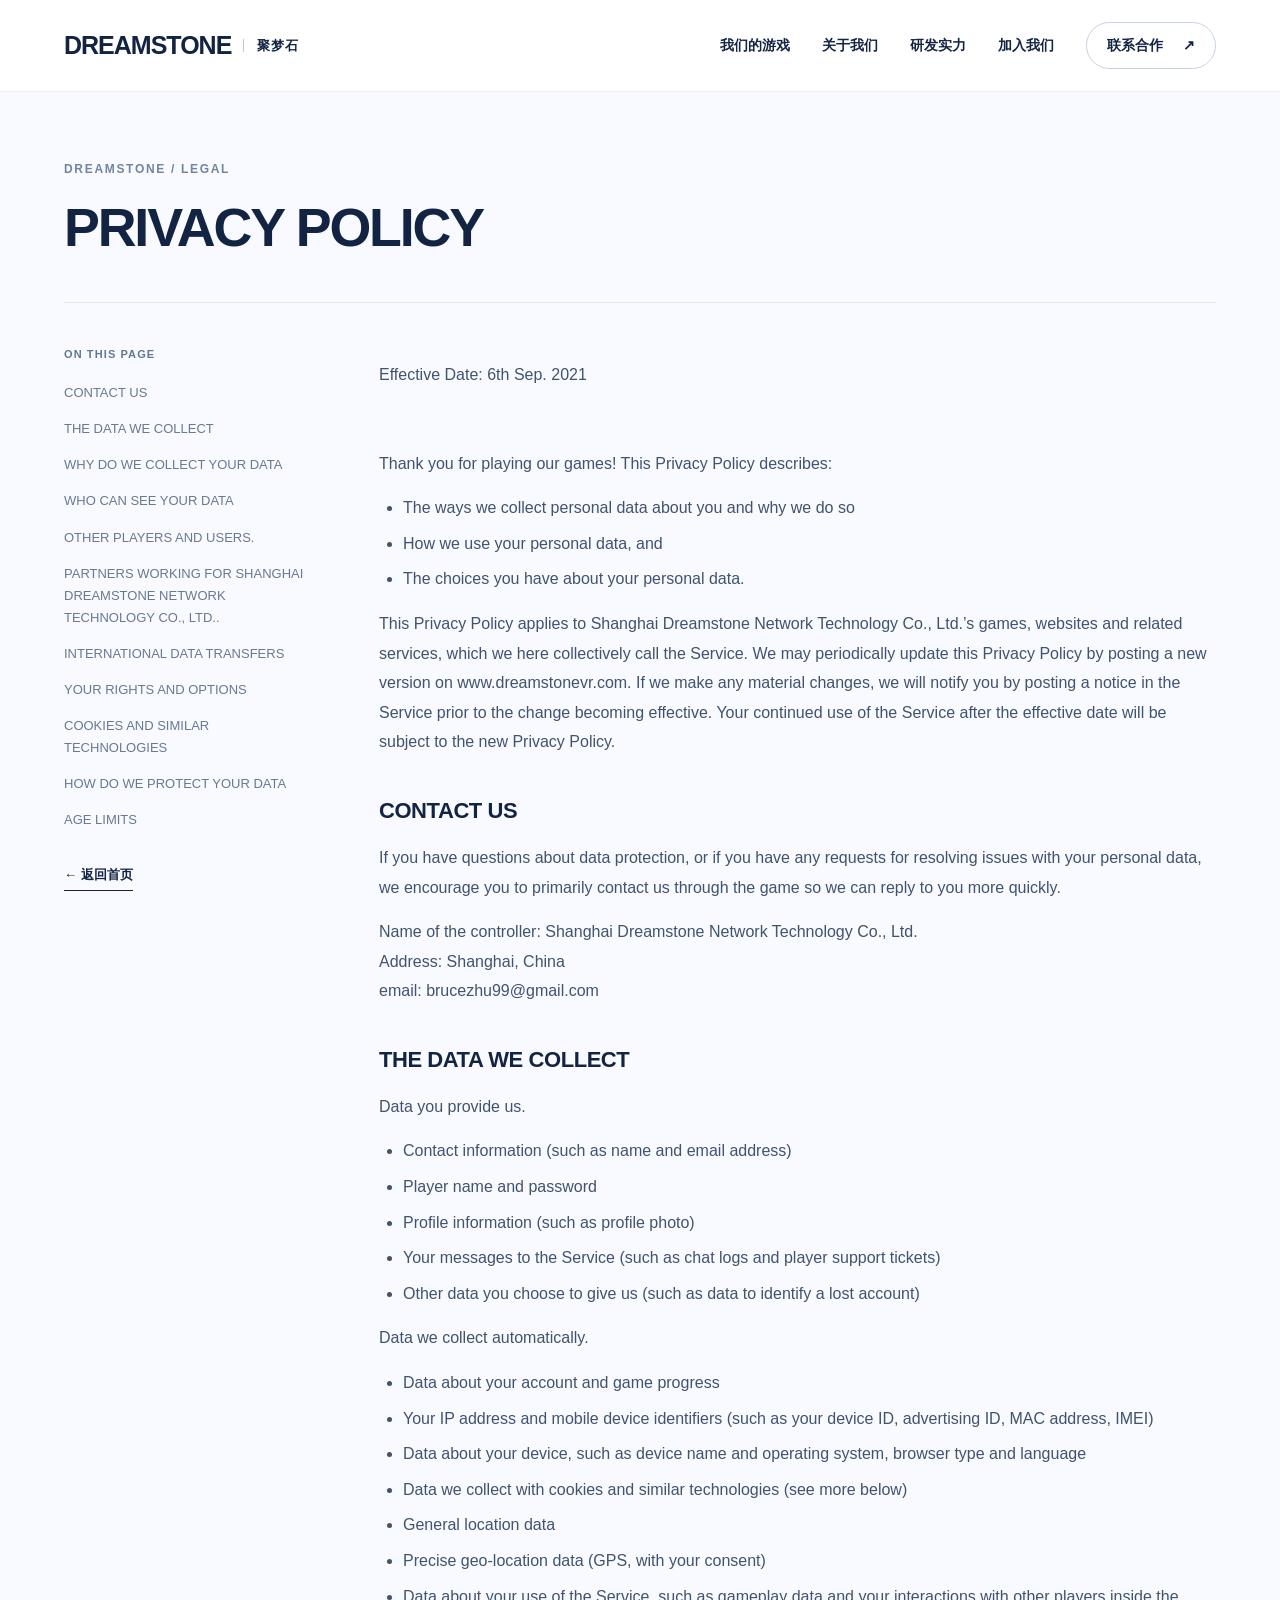
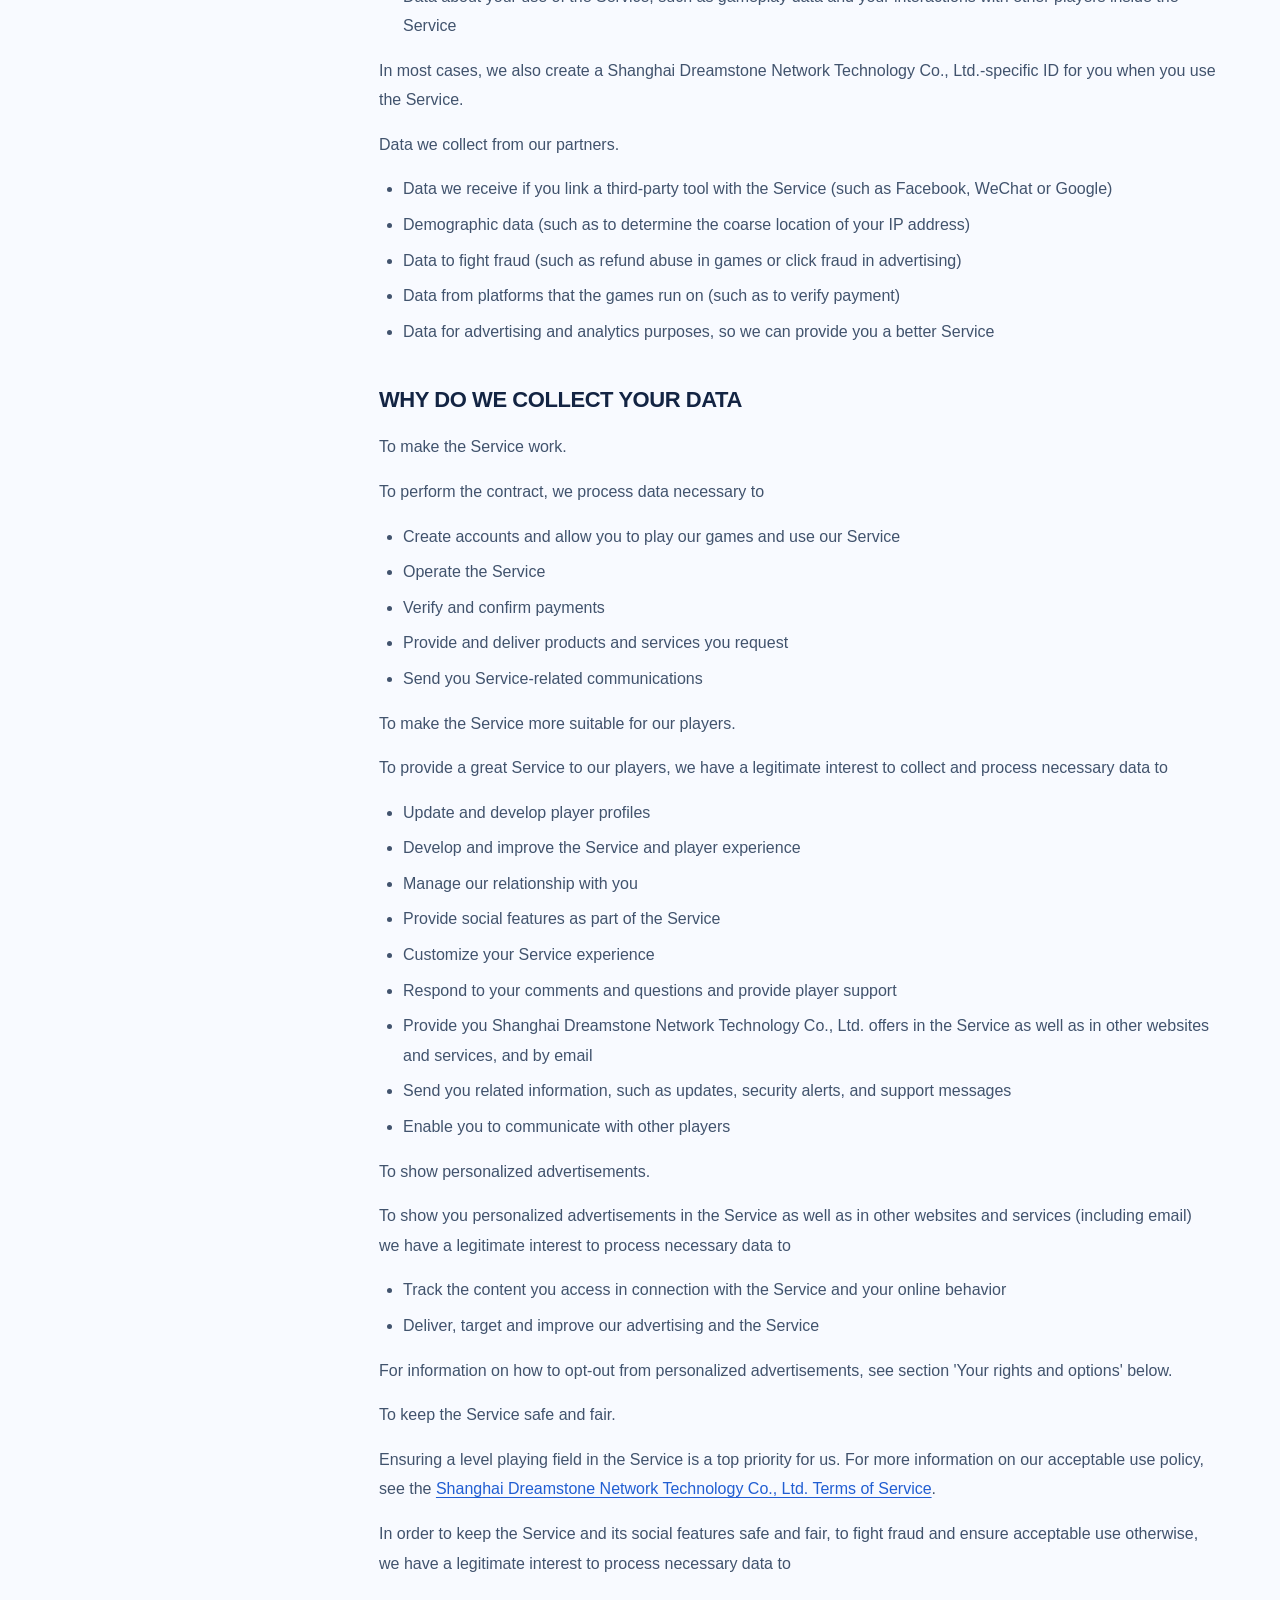
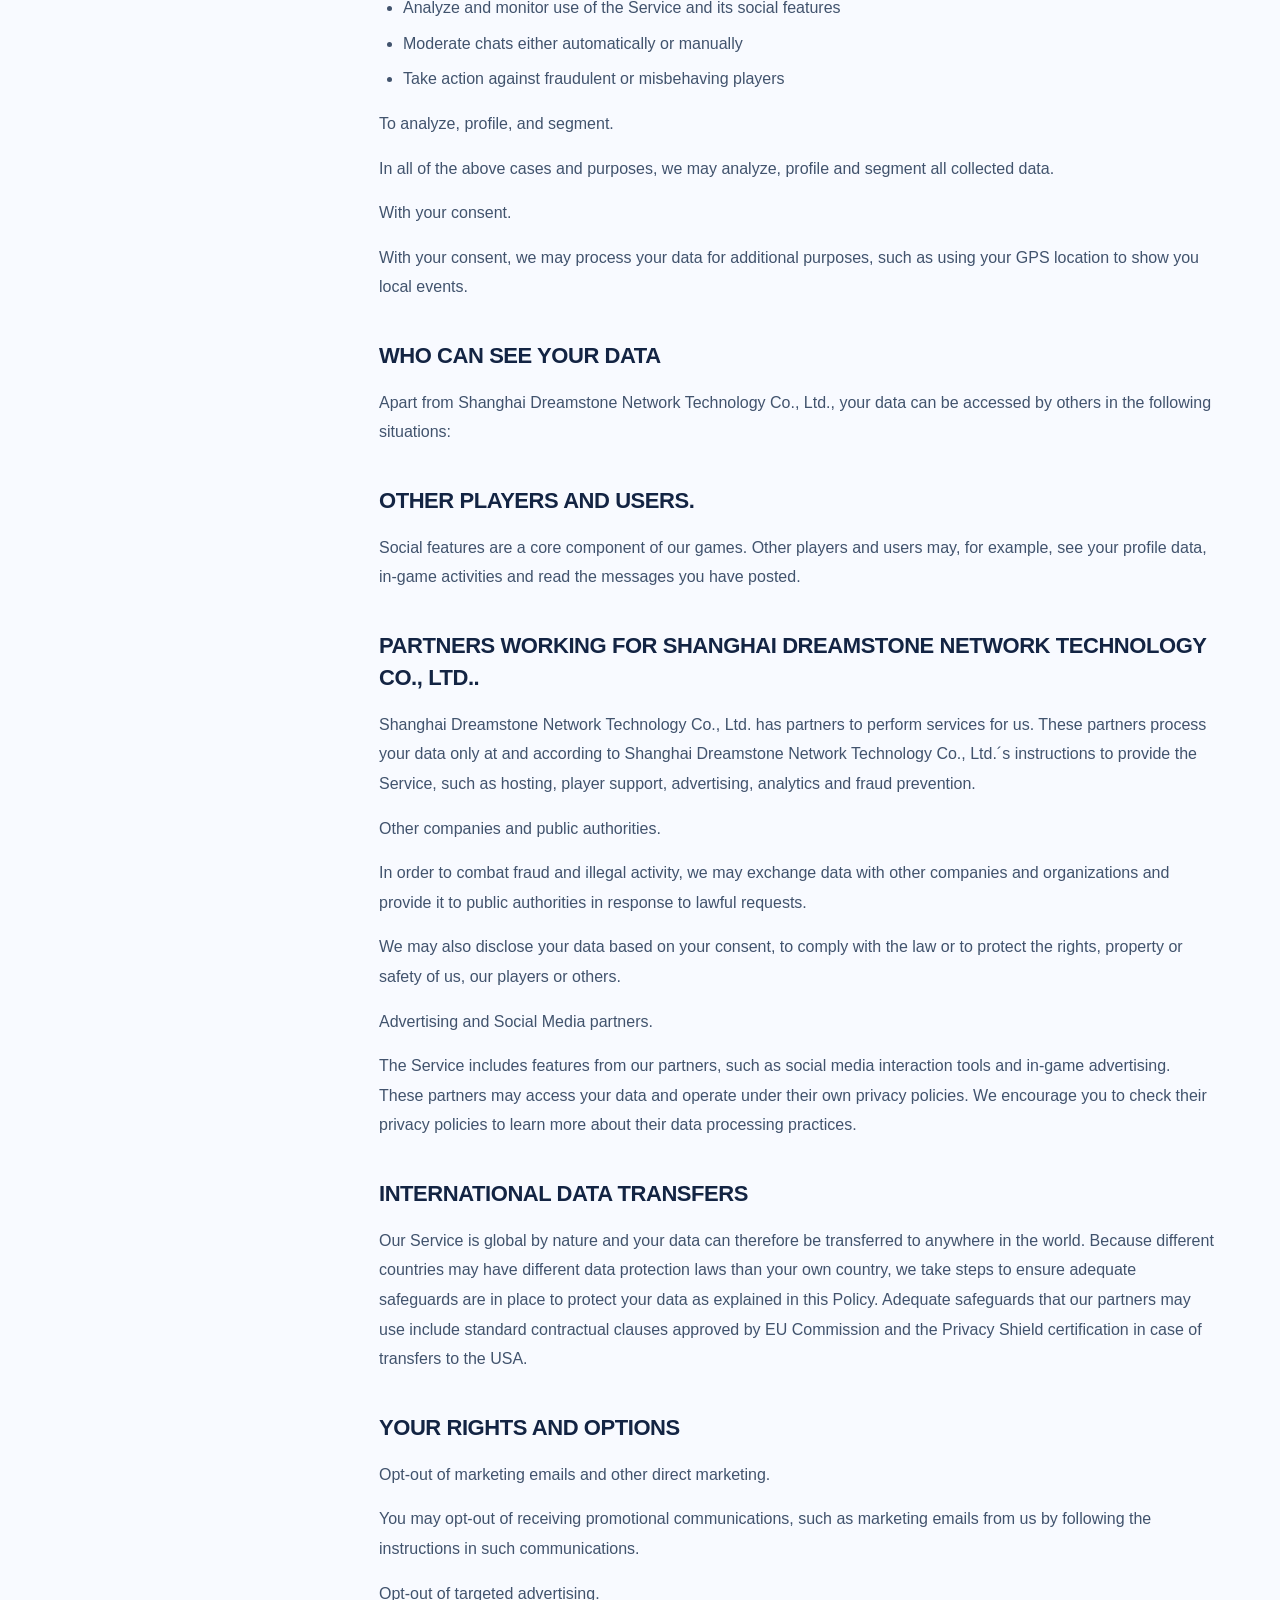
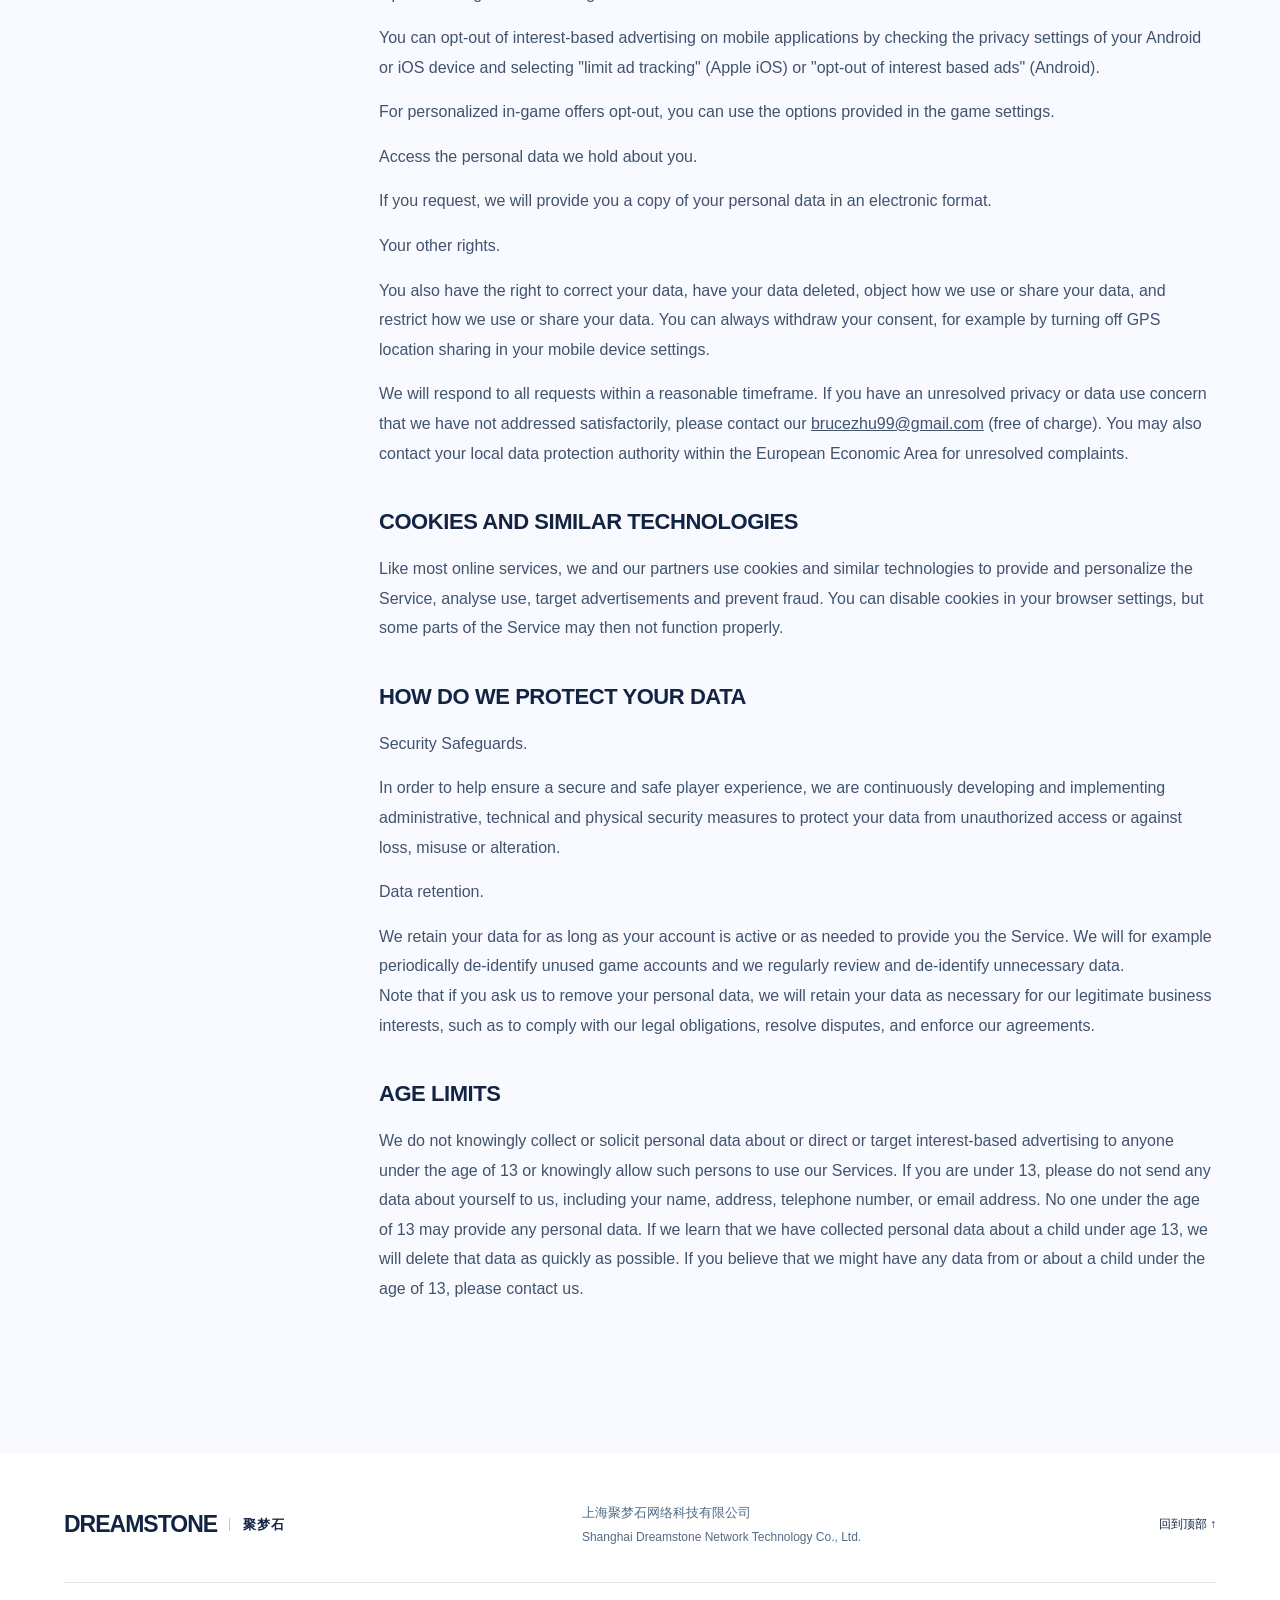
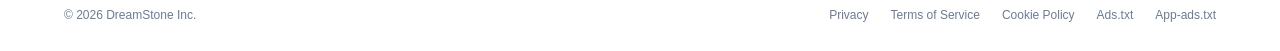
==== privacy/index.html @ ed36afea "Create index.html" ====
<!doctype html><html lang="en"><head><meta charset="utf-8"><meta name="viewport" content="width=device-width, initial-scale=1"><meta name="theme-color" content="#eefdff"><meta name="description" content="PRIVACY POLICY for Shanghai Dreamstone Network Technology Co., Ltd."><title>PRIVACY POLICY | DreamStone</title><link rel="canonical" href="https://www.dreamstonevr.com/privacy"><link rel="stylesheet" href="../style.css"><script defer src="../script.js"></script></head><body><a class="skip-link" href="#main">跳至正文</a><header class="site-header"><a class="brand" href="../" aria-label="DreamStone 聚梦石 首页">DREAMSTONE<span>聚梦石</span></a><button class="menu-toggle" aria-expanded="false" aria-controls="navigation">菜单 <span aria-hidden="true">＋</span></button><nav id="navigation" aria-label="主导航"><a href="../#games">我们的游戏</a><a href="../#studio">关于我们</a><a href="../#expertise">研发实力</a><a href="../#careers">加入我们</a><a class="nav-contact" href="../#contact">联系合作 <span aria-hidden="true">↗</span></a></nav></header><main id="main" class="legal-page"><div class="legal-heading"><p class="eyebrow">DREAMSTONE / LEGAL</p><h1>PRIVACY POLICY</h1></div><div class="legal-layout"><aside class="legal-toc"><p>ON THIS PAGE</p><nav aria-label="Page contents"><a href="#legal-section-1">CONTACT US</a><a href="#legal-section-2">THE DATA WE COLLECT</a><a href="#legal-section-3">WHY DO WE COLLECT YOUR DATA</a><a href="#legal-section-4">WHO CAN SEE YOUR DATA</a><a href="#legal-section-5">OTHER PLAYERS AND USERS.</a><a href="#legal-section-6">PARTNERS WORKING FOR SHANGHAI DREAMSTONE NETWORK TECHNOLOGY CO., LTD..</a><a href="#legal-section-7">INTERNATIONAL DATA TRANSFERS</a><a href="#legal-section-8">YOUR RIGHTS AND OPTIONS</a><a href="#legal-section-9">COOKIES AND SIMILAR TECHNOLOGIES</a><a href="#legal-section-10">HOW DO WE PROTECT YOUR DATA</a><a href="#legal-section-11">AGE LIMITS</a></nav><a class="text-link" href="../">← 返回首页</a></aside><article class="legal-body" data-preserved-policy><div><p>Effective Date: 6th Sep. 2021</p><p> </p><p>Thank you for playing our games! This Privacy Policy describes:</p><ul><li>The ways we collect personal data about you and why we do so</li><li>How we use your personal data, and</li><li>The choices you have about your personal data.</li></ul><p>This Privacy Policy applies to Shanghai Dreamstone Network Technology Co., Ltd.’s games, websites and related services, which we here collectively call the Service. We may periodically update this Privacy Policy by posting a new version on www.dreamstonevr.com. If we make any material changes, we will notify you by posting a notice in the Service prior to the change becoming effective. Your continued use of the Service after the effective date will be subject to the new Privacy Policy.</p><h2 id="legal-section-1">CONTACT US</h2><p>If you have questions about data protection, or if you have any requests for resolving issues with your personal data, we encourage you to primarily contact us through the game so we can reply to you more quickly.</p><p>Name of the controller: Shanghai Dreamstone Network Technology Co., Ltd.<br/>Address: Shanghai, China<br/>email: brucezhu99@gmail.com</p><h2 id="legal-section-2">THE DATA WE COLLECT</h2><p>Data you provide us.</p><ul><li>Contact information (such as name and email address)</li><li>Player name and password</li><li>Profile information (such as profile photo)</li><li>Your messages to the Service (such as chat logs and player support tickets)</li><li>Other data you choose to give us (such as data to identify a lost account)</li></ul><p>Data we collect automatically.</p><ul><li>Data about your account and game progress</li><li>Your IP address and mobile device identifiers (such as your device ID, advertising ID, MAC address, IMEI)</li><li>Data about your device, such as device name and operating system, browser type and language</li><li>Data we collect with cookies and similar technologies (see more below)</li><li>General location data</li><li>Precise geo-location data (GPS, with your consent)</li><li>Data about your use of the Service, such as gameplay data and your interactions with other players inside the Service</li></ul><p>In most cases, we also create a Shanghai Dreamstone Network Technology Co., Ltd.-specific ID for you when you use the Service.</p><p>Data we collect from our partners.</p><ul><li>Data we receive if you link a third-party tool with the Service (such as Facebook, WeChat or Google)</li><li>Demographic data (such as to determine the coarse location of your IP address)</li><li>Data to fight fraud (such as refund abuse in games or click fraud in advertising)</li><li>Data from platforms that the games run on (such as to verify payment)</li><li>Data for advertising and analytics purposes, so we can provide you a better Service</li></ul><h2 id="legal-section-3">WHY DO WE COLLECT YOUR DATA</h2><p>To make the Service work.</p><p>To perform the contract, we process data necessary to</p><ul><li>Create accounts and allow you to play our games and use our Service</li><li>Operate the Service</li><li>Verify and confirm payments</li><li>Provide and deliver products and services you request</li><li>Send you Service-related communications</li></ul><p>To make the Service more suitable for our players.</p><p>To provide a great Service to our players, we have a legitimate interest to collect and process necessary data to</p><ul><li>Update and develop player profiles</li><li>Develop and improve the Service and player experience</li><li>Manage our relationship with you</li><li>Provide social features as part of the Service</li><li>Customize your Service experience</li><li>Respond to your comments and questions and provide player support</li><li>Provide you Shanghai Dreamstone Network Technology Co., Ltd. offers in the Service as well as in other websites and services, and by email</li><li>Send you related information, such as updates, security alerts, and support messages</li><li>Enable you to communicate with other players</li></ul><p>To show personalized advertisements.</p><p>To show you personalized advertisements in the Service as well as in other websites and services (including email) we have a legitimate interest to process necessary data to</p><ul><li>Track the content you access in connection with the Service and your online behavior</li><li>Deliver, target and improve our advertising and the Service</li></ul><p>For information on how to opt-out from personalized advertisements, see section 'Your rights and options' below.</p><p>To keep the Service safe and fair.</p><p>Ensuring a level playing field in the Service is a top priority for us. For more information on our acceptable use policy, see the <a href="../terms-of-service">Shanghai Dreamstone Network Technology Co., Ltd. Terms of Service</a>.</p><p>In order to keep the Service and its social features safe and fair, to fight fraud and ensure acceptable use otherwise, we have a legitimate interest to process necessary data to</p><ul><li>Analyze and monitor use of the Service and its social features</li><li>Moderate chats either automatically or manually</li><li>Take action against fraudulent or misbehaving players</li></ul><p>To analyze, profile, and segment.</p><p>In all of the above cases and purposes, we may analyze, profile and segment all collected data.</p><p>With your consent.</p><p>With your consent, we may process your data for additional purposes, such as using your GPS location to show you local events.</p><h2 id="legal-section-4">WHO CAN SEE YOUR DATA</h2><p>Apart from Shanghai Dreamstone Network Technology Co., Ltd., your data can be accessed by others in the following situations:</p><h2 id="legal-section-5">OTHER PLAYERS AND USERS.</h2><p>Social features are a core component of our games. Other players and users may, for example, see your profile data, in-game activities and read the messages you have posted.</p><h2 id="legal-section-6">PARTNERS WORKING FOR SHANGHAI DREAMSTONE NETWORK TECHNOLOGY CO., LTD..</h2><p>Shanghai Dreamstone Network Technology Co., Ltd. has partners to perform services for us. These partners process your data only at and according to Shanghai Dreamstone Network Technology Co., Ltd.´s instructions to provide the Service, such as hosting, player support, advertising, analytics and fraud prevention.</p><p>Other companies and public authorities.</p><p>In order to combat fraud and illegal activity, we may exchange data with other companies and organizations and provide it to public authorities in response to lawful requests.</p><p>We may also disclose your data based on your consent, to comply with the law or to protect the rights, property or safety of us, our players or others.</p><p>Advertising and Social Media partners.</p><p>The Service includes features from our partners, such as social media interaction tools and in-game advertising. These partners may access your data and operate under their own privacy policies. We encourage you to check their privacy policies to learn more about their data processing practices.</p><h2 id="legal-section-7">INTERNATIONAL DATA TRANSFERS</h2><p>Our Service is global by nature and your data can therefore be transferred to anywhere in the world. Because different countries may have different data protection laws than your own country, we take steps to ensure adequate safeguards are in place to protect your data as explained in this Policy. Adequate safeguards that our partners may use include standard contractual clauses approved by EU Commission and the Privacy Shield certification in case of transfers to the USA.</p><h2 id="legal-section-8">YOUR RIGHTS AND OPTIONS</h2><p>Opt-out of marketing emails and other direct marketing.</p><p>You may opt-out of receiving promotional communications, such as marketing emails from us by following the instructions in such communications.</p><p>Opt-out of targeted advertising.</p><p>You can opt-out of interest-based advertising on mobile applications by checking the privacy settings of your Android or iOS device and selecting "limit ad tracking" (Apple iOS) or "opt-out of interest based ads" (Android).</p><p>For personalized in-game offers opt-out, you can use the options provided in the game settings.</p><p>Access the personal data we hold about you.</p><p>If you request, we will provide you a copy of your personal data in an electronic format.</p><p>Your other rights.</p><p>You also have the right to correct your data, have your data deleted, object how we use or share your data, and restrict how we use or share your data. You can always withdraw your consent, for example by turning off GPS location sharing in your mobile device settings.</p><p>We will respond to all requests within a reasonable timeframe. If you have an unresolved privacy or data use concern that we have not addressed satisfactorily, please contact our <u>brucezhu99@gmail.com</u> (free of charge). You may also contact your local data protection authority within the European Economic Area for unresolved complaints.</p><h2 id="legal-section-9">COOKIES AND SIMILAR TECHNOLOGIES</h2><p>Like most online services, we and our partners use cookies and similar technologies to provide and personalize the Service, analyse use, target advertisements and prevent fraud. You can disable cookies in your browser settings, but some parts of the Service may then not function properly.</p><h2 id="legal-section-10">HOW DO WE PROTECT YOUR DATA</h2><p>Security Safeguards.</p><p>In order to help ensure a secure and safe player experience, we are continuously developing and implementing administrative, technical and physical security measures to protect your data from unauthorized access or against loss, misuse or alteration.</p><p>Data retention.</p><p>We retain your data for as long as your account is active or as needed to provide you the Service. We will for example periodically de-identify unused game accounts and we regularly review and de-identify unnecessary data.<br/>Note that if you ask us to remove your personal data, we will retain your data as necessary for our legitimate business interests, such as to comply with our legal obligations, resolve disputes, and enforce our agreements.</p><h2 id="legal-section-11">AGE LIMITS</h2><p>We do not knowingly collect or solicit personal data about or direct or target interest-based advertising to anyone under the age of 13 or knowingly allow such persons to use our Services. If you are under 13, please do not send any data about yourself to us, including your name, address, telephone number, or email address. No one under the age of 13 may provide any personal data. If we learn that we have collected personal data about a child under age 13, we will delete that data as quickly as possible. If you believe that we might have any data from or about a child under the age of 13, please contact us.</p><p> </p></div></article></div></main><footer class="site-footer"><div class="footer-top"><a class="brand" href="../">DREAMSTONE<span>聚梦石</span></a><p>上海聚梦石网络科技有限公司<br><span>Shanghai Dreamstone Network Technology Co., Ltd.</span></p><a href="../#main">回到顶部 ↑</a></div><div class="footer-bottom"><span>© 2026 DreamStone Inc.</span><nav aria-label="法律与广告声明"><a href="../privacy">Privacy</a><a href="../terms-of-service">Terms of Service</a><a href="../pages/cookie-policy">Cookie Policy</a><a href="../ads.txt">Ads.txt</a><a href="../app-ads.txt">App-ads.txt</a></nav></div></footer></body></html>
---- style.css ----
@charset "UTF-8";
:root{--ink:#132443;--muted:#60718a;--blue:#215ff5;--lime:#2a78ef;--line:#e0e8f1;--paper:#fff;--pale:#f4f8fe;--radius:24px;--max:1280px}
*{box-sizing:border-box}html{scroll-behavior:smooth;scroll-padding-top:100px}body{margin:0;background:var(--paper);color:var(--ink);font-family:Arial,"PingFang SC","Microsoft YaHei",sans-serif;font-size:16px;line-height:1.7;-webkit-font-smoothing:antialiased}h1,h2,h3,p{margin:0}h1,h2,h3{line-height:1.2;letter-spacing:-.04em}a{color:inherit;text-decoration:none}button,input,textarea{font:inherit}button,a,input,textarea,summary{-webkit-tap-highlight-color:transparent}button{color:inherit}a,button,summary{touch-action:manipulation}button{cursor:pointer}img{max-width:100%;display:block}button:focus-visible,a:focus-visible,summary:focus-visible{outline:3px solid #fdad29;outline-offset:5px}input:focus-visible,textarea:focus-visible{outline:3px solid #265df0;outline-offset:2px}::selection{background:#bdeefe;color:#142b54}[hidden]{display:none!important}.sr-only{position:absolute;width:1px;height:1px;padding:0;margin:-1px;overflow:hidden;clip:rect(0,0,0,0);white-space:nowrap;border:0}.skip-link{position:fixed;top:-100px;left:20px;padding:12px 20px;background:white;z-index:100}.skip-link:focus{top:12px}.lime{color:var(--lime)}.eyebrow{font-size:12px;font-weight:700;line-height:1.5;letter-spacing:.14em}.legacy-anchor{position:absolute;top:0;scroll-margin-top:100px}.text-link{font-weight:700;border-bottom:1px solid currentColor;padding-bottom:4px;display:inline-flex;align-items:center;gap:8px}.text-link:hover{color:var(--blue)}
.site-header{height:92px;padding:0 max(5%,calc((100vw - var(--max))/2));display:flex;align-items:center;justify-content:space-between;gap:30px;background:rgba(255,255,255,.96);position:relative;z-index:20;border-bottom:1px solid #edf1f7}.brand{display:inline-flex;align-items:center;gap:12px;font-size:25px;line-height:1;font-weight:900;letter-spacing:-1px;white-space:nowrap}.brand span{font-size:13px;font-weight:600;letter-spacing:.06em;padding-left:13px;border-left:1px solid #bbc8d8}.site-header nav{display:flex;gap:32px;align-items:center;font-size:14px;font-weight:700;white-space:nowrap}.site-header nav>a{transition:color .2s}.site-header nav>a:hover{color:var(--blue)}.nav-contact{border:1px solid #c5d3e6;padding:11px 20px;border-radius:50px}.nav-contact span{margin-left:16px}.menu-toggle{display:none}.button{display:inline-flex;align-items:center;justify-content:space-between;gap:36px;padding:15px 26px;min-height:56px;border:0;border-radius:50px;font-size:15px;font-weight:700;transition:transform .2s,box-shadow .2s}.button:hover{transform:translateY(-3px);box-shadow:0 8px 25px #17335825}.button.primary{background:var(--blue);color:white}.button.white{background:white;color:#124687}.button.dark{background:var(--ink);color:white}
.hero{height:650px;min-height:600px;position:relative;overflow:hidden;background:#eefdff}.hero-art{position:absolute;inset:0;width:100%;height:100%;object-fit:cover;object-position:center}.hero-shade{position:absolute;inset:0;background:linear-gradient(90deg,rgba(243,252,255,.55),rgba(243,252,255,0) 55%);pointer-events:none}.hero-content{position:relative;z-index:1;max-width:var(--max);width:90%;margin:0 auto;padding-top:106px}.hero-kicker{color:#286892;margin-bottom:25px}.hero h1{font-size:clamp(48px,5.5vw,80px);line-height:1.2;font-weight:900;letter-spacing:-.055em}.hero h1 em{font-style:normal;color:#246ee9}.hero-copy{font-size:17px;line-height:1.9;color:#47647d;margin:26px 0 30px}.hero-actions{display:flex;align-items:center;gap:28px}.hero-actions .text-link{font-size:14px}.hero-bottom{position:absolute;bottom:27px;left:5%;right:5%;display:flex;justify-content:space-between;align-items:center;font-size:12px;font-weight:600;color:#35607b;letter-spacing:.035em}.hero-bottom a{display:none}.discipline-strip{min-height:79px;display:flex;align-items:center;justify-content:space-evenly;gap:24px;padding:20px 5%;background:#e4f8ec;color:#244d43;font-size:16px;font-weight:700}.discipline-strip i{color:#30a17a;font-style:normal;font-size:24px}
.section{position:relative;padding:98px max(5%,calc((100vw - var(--max))/2))}.section-heading{display:flex;align-items:flex-end;justify-content:space-between;gap:45px;margin-bottom:42px}.section-heading h2{font-size:clamp(32px,3.1vw,46px);line-height:1.35}.section-heading .eyebrow{margin-bottom:18px;color:#5b7494}.section-heading>p{font-size:16px;color:var(--muted);line-height:1.9;max-width:420px}.section-heading>.text-link{font-size:14px;white-space:nowrap;margin-bottom:7px}
.games-section{padding-top:100px}.featured-game{background:#1578b8;border-radius:30px;display:grid;grid-template-columns:44% 56%;align-items:center;padding:50px 45px;color:white;min-height:535px;overflow:hidden;box-shadow:0 18px 50px #22588f12}.featured-copy{padding:0 12px 0 0;position:relative;z-index:1}.feature-tag{display:inline-block;color:#bce6fe;font-size:11px;letter-spacing:.12em;font-weight:700;margin-bottom:23px}.featured-copy h3{font-size:clamp(32px,3vw,46px);letter-spacing:-.035em;line-height:1.12}.featured-copy h3 span{display:block;font-size:.66em;font-weight:500;margin-top:7px}.featured-copy>p{font-size:21px;font-weight:600;margin-top:24px}.featured-copy .featured-description{font-size:15px;line-height:1.9;color:#deeffc;font-weight:400;max-width:380px;margin-top:13px}.featured-copy .button{margin-top:27px}.platform-note{display:block;font-size:12px;color:#cfe8fa;margin-top:15px}.featured-screens{display:flex;gap:24px;justify-content:flex-end;align-items:center;padding:0 4px}.featured-screens img{width:43%;height:auto;border:5px solid #f3fcff;border-radius:22px;box-shadow:0 12px 30px #04326855}.featured-screens img:first-child{transform:rotate(-6deg)}.featured-screens img:last-child{transform:rotate(6deg) translateY(14px)}
.games-toolbar{margin:66px 0 30px;display:flex;flex-wrap:wrap;gap:24px;align-items:center;justify-content:space-between}.games-toolbar h3{font-size:22px;letter-spacing:-.025em}.games-toolbar h3 span{font-size:12px;color:var(--muted);font-weight:400;margin-left:12px;white-space:nowrap}.game-filters,.filters{display:flex;flex-wrap:wrap;gap:5px}.game-filters button,.filters button{background:none;border:1px solid transparent;border-radius:25px;padding:8px 14px;font-size:14px;color:var(--muted);transition:background .2s,color .2s}.game-filters button:hover,.filters button:hover{background:#edf4ff;color:var(--ink)}.game-filters button.active,.filters button.active{background:var(--ink);color:white}.games-grid{display:grid;grid-template-columns:repeat(4,minmax(0,1fr));gap:20px}.game-card{padding:24px;background:#f4f7fc;border:1px solid #eaf0f8;border-radius:22px;display:flex;flex-direction:column;transition:transform .22s,box-shadow .22s,background .22s;min-width:0}.game-card:nth-child(4n+2){background:#f1faf9}.game-card:nth-child(4n+3){background:#f9f5fd}.game-card:nth-child(4n){background:#fff8ef}.game-card:hover{transform:translateY(-5px);box-shadow:0 10px 25px #244c7020;background:white}.game-top{display:flex;align-items:flex-start;justify-content:space-between;gap:8px;margin-bottom:23px}.game-top img{border-radius:23%;width:94px;height:94px;box-shadow:0 5px 12px #193e6612}.game-kind{font-size:11px;color:#62748d;padding-top:5px;writing-mode:vertical-rl;letter-spacing:.15em}.game-card h3{font-size:20px;line-height:1.3;min-height:52px;letter-spacing:-.025em;overflow-wrap:anywhere}.game-card>p{font-size:14px;color:#637189;line-height:1.85;margin:12px 0 24px;flex:1}.game-card>a{font-size:13px;font-weight:700;display:flex;justify-content:space-between;padding-top:14px;border-top:1px solid #dce4ef}.game-card>a:hover{color:var(--blue)}.store-note{font-size:12px;color:#76849a;margin-top:23px}.other-product{display:flex;align-items:center;gap:24px;margin-top:45px;padding:26px 30px;border:1px solid var(--line);border-radius:22px}.other-product img{border-radius:18px;flex:none}.other-product h3{font-size:20px;margin:7px 0}.other-product p{font-size:14px;color:var(--muted)}.other-product .eyebrow{font-size:10px;color:#67799a}.other-product>.text-link{margin-left:auto;font-size:14px;white-space:nowrap}
.work-section{background:#f5f9fd;padding-top:72px;padding-bottom:72px}.work-section .section-heading h2{font-size:34px}.work-section .section-heading h2:before{content:""}.work-section .filters{margin-bottom:25px}.filters span{font-size:11px;margin-left:5px}.work-grid{display:grid;grid-template-columns:repeat(4,minmax(0,1fr));gap:26px 20px}.work-card{display:block;text-align:left;padding:0;border:0;background:transparent;min-width:0}.work-image{height:160px;display:flex;align-items:center;justify-content:center;border-radius:13px;background:#e7eef7;position:relative;overflow:hidden}.work-image>img{width:100%;height:100%;object-fit:contain}.image-action{position:absolute;right:9px;bottom:9px;border-radius:50%;width:29px;height:29px;background:white;display:grid;place-items:center;opacity:0;transition:opacity .2s}.work-card:hover .image-action{opacity:1}.work-meta{display:flex;justify-content:space-between;align-items:flex-end;margin-top:13px;gap:15px}.work-meta .eyebrow{font-size:9px;color:#718199;letter-spacing:.09em}.work-meta h3{font-size:18px;margin-top:6px;letter-spacing:-.02em}.work-number{font-size:12px;color:#7c8da6}.work-section .work-intro{font-size:14px;color:var(--muted)}
.studio-section{padding-top:100px;padding-bottom:95px}.studio-top{display:grid;grid-template-columns:30% 70%;gap:24px;margin-bottom:58px}.studio-top .eyebrow{color:#5b7494;padding-top:12px}.studio-manifesto{font-size:clamp(32px,3.1vw,46px);line-height:1.5;font-weight:700;letter-spacing:-.04em}.studio-manifesto span{color:#3279e4}.studio-bottom{display:grid;grid-template-columns:38% 62%;gap:50px}.studio-word{font-weight:900;font-size:78px;line-height:.99;letter-spacing:-.06em;color:#e2eefa;align-self:center}.studio-word span{color:#d2eaf1}.studio-copy{max-width:630px}.studio-copy h3{font-size:25px;margin-bottom:18px}.studio-copy>p{margin-top:17px;font-size:16px;line-height:1.95;color:#61728a}.studio-copy .studio-quote{font-size:15px;color:#305a89;border-left:3px solid #aedcff;padding-left:16px}.milestones{display:flex;gap:65px;margin-top:30px}.milestones>div{display:flex;flex-direction:column}.milestones strong{font-size:36px;letter-spacing:-.035em;font-weight:700}.milestones span{font-size:12px;color:#6f8098;margin-top:3px}
.expertise-section{background:#f1f7ff;padding-top:80px;padding-bottom:80px}.expertise-section .section-heading h2{font-size:34px}.expertise-grid{display:grid;grid-template-columns:repeat(4,minmax(0,1fr));gap:30px}.expertise-grid article{border-top:1px solid #c7d7ed;padding-top:23px;display:flex;flex-direction:column;align-items:flex-start}.capability-number{font-size:11px;letter-spacing:.08em;color:#57769b;font-weight:700}.expertise-grid h3{font-size:23px;margin:25px 0 15px}.expertise-grid p{font-size:14px;line-height:1.9;color:#60758e;flex:1}.capability-tag{font-size:9px;font-weight:700;letter-spacing:.03em;color:#7289a2;margin-top:23px}.partners-section{padding-top:75px;padding-bottom:65px}.partners-section>.eyebrow{color:#5b7494;margin-bottom:20px}.partners-section h2{font-size:32px}.partners-section .section-heading{margin-bottom:20px}.partners-copy{font-size:14px;color:var(--muted)}.partners-image{margin-top:32px;background:white;max-width:930px}.partners-image img{width:100%;height:auto;object-fit:contain}.news-section{display:flex;justify-content:space-between;gap:25px;align-items:center;border-top:1px solid var(--line);border-bottom:1px solid var(--line);padding-top:35px;padding-bottom:35px;background:#fbfcfe}.news-section .eyebrow{color:#70849c;font-size:10px;margin-bottom:10px}.news-section h2{font-size:25px}.news-section>p{font-size:14px;color:var(--muted)}
.careers-section{padding-top:90px;padding-bottom:90px}.careers-section .section-heading>p{font-size:14px}.careers-section .section-heading>p>a{color:var(--blue);display:inline-block;margin-top:8px}.job{border-top:1px solid var(--line)}.job:last-child{border-bottom:1px solid var(--line)}.job summary{cursor:pointer;display:flex;align-items:center;gap:25px;padding:25px 8px;list-style:none}.job summary::-webkit-details-marker{display:none}.job-index{color:#88a0ba;font-size:12px;width:48px}.job h3{font-size:22px}.job-label{margin-left:auto;font-size:12px;color:var(--muted)}.job-expand{font-size:22px;transition:transform .2s;margin-left:20px}.job[open] .job-expand{transform:rotate(45deg)}.job-content{padding:0 78px 30px;color:var(--muted);font-size:15px}.job-content p{margin:9px 0}.job-content .text-link{color:var(--blue);margin-top:15px}.contact-section{display:grid;grid-template-columns:1fr 1fr;gap:9%;background:#e6f7ef;padding-top:80px;padding-bottom:75px;color:#173d3d}.contact-intro>.eyebrow{color:#507d6d}.contact-intro h2{font-size:clamp(40px,4vw,56px);line-height:1.32;margin-top:22px}.contact-intro h2 span{color:#24a381}.contact-email{display:inline-block;margin-top:28px;font-size:18px;font-weight:700;overflow-wrap:anywhere}.contact-details{display:flex;flex-wrap:wrap;gap:22px;font-size:13px;margin-top:25px;color:#50716b}#contact-form{display:flex;flex-direction:column}#contact-form label{font-size:12px;font-weight:700;margin-bottom:6px}#contact-form input,#contact-form textarea{padding:10px 0 12px;background:transparent;border:0;border-bottom:1px solid #b7d6c9;color:#173d3d;resize:vertical;margin-bottom:15px;border-radius:0;font-size:14px}#contact-form input::placeholder,#contact-form textarea::placeholder{color:#719489}#contact-form .button{align-self:flex-start;min-width:215px;margin-top:7px}.form-note{font-size:12px;color:#567d70;margin-top:10px}#contact-status{font-size:13px;margin-top:8px}.site-footer{padding:48px max(5%,calc((100vw - var(--max))/2)) 25px;background:white}.footer-top{display:flex;align-items:center;justify-content:space-between;gap:35px;padding-bottom:34px}.footer-top .brand{font-size:23px}.footer-top>p{font-size:13px;line-height:1.8;color:#536b85}.footer-top>p span{font-size:11px}.footer-top>a:last-child{font-size:12px;white-space:nowrap}.footer-bottom{display:flex;justify-content:space-between;gap:25px;border-top:1px solid var(--line);padding-top:22px;font-size:11px;color:#6d7c91}.footer-bottom nav{display:flex;gap:22px;flex-wrap:wrap}.footer-bottom a:hover{color:var(--blue)}
dialog{width:min(950px,92vw);max-height:90vh;padding:24px;border:0;border-radius:22px;color:var(--ink);box-shadow:0 20px 100px #14244650}dialog::backdrop{background:#132443b3;backdrop-filter:blur(6px)}.dialog-bar{display:flex;justify-content:space-between;align-items:center;gap:25px;margin-bottom:20px}.dialog-bar h2{font-size:24px}.dialog-bar button{border:1px solid var(--line);border-radius:30px;padding:8px 15px;background:white;font-size:14px}#dialog-image{max-height:68vh;width:100%;object-fit:contain;background:#f1f5fb}dialog>p{font-size:12px;color:var(--muted);margin-top:15px}.legal-page{padding:68px max(5%,calc((100vw - var(--max))/2)) 90px;background:#f8faff;min-height:70vh}.legal-heading{padding-bottom:42px;border-bottom:1px solid var(--line);margin-bottom:42px}.legal-heading .eyebrow{color:#7185a0;margin-bottom:17px}.legal-heading h1{font-size:clamp(32px,4.2vw,58px);letter-spacing:-.04em;overflow-wrap:anywhere}.legal-layout{display:grid;grid-template-columns:250px minmax(0,1fr);gap:65px}.legal-toc{align-self:start;position:sticky;top:30px;max-height:85vh;overflow:auto}.legal-toc>p{font-size:11px;font-weight:700;letter-spacing:.1em;color:#617792;margin-bottom:12px}.legal-toc nav{display:flex;flex-direction:column}.legal-toc nav a{font-size:11px;line-height:1.7;padding:7px 0;color:#687991}.legal-toc nav a:hover{color:var(--blue)}.legal-toc .text-link{font-size:13px;margin-top:25px}.legal-body{font-size:16px;line-height:1.85;color:#41536d;overflow-wrap:anywhere}.legal-body p{margin:15px 0}.legal-body h2{font-size:22px;letter-spacing:-.02em;line-height:1.45;color:var(--ink);margin:38px 0 16px;scroll-margin-top:25px}.legal-body h1{font-size:28px;margin:28px 0}.legal-body li{margin:6px 0}.legal-body ul,.legal-body ol{padding-left:24px;margin:15px 0}.legal-body a{color:#215ed2;text-decoration:underline;text-underline-offset:3px}.cookie-page{max-width:100%;padding-left:max(7%,calc((100vw - 1000px)/2));padding-right:max(7%,calc((100vw - 1000px)/2))}.hosting-note{background:#eaf2ff;border-left:3px solid var(--blue);padding:20px 25px;margin-bottom:35px;font-size:14px}.hosting-note p{margin-top:8px}.cookie-page>.text-link{margin-top:30px}.not-found{padding:90px 8%;min-height:65vh;background:#eaf7ff}.not-found h1{font-size:60px;margin:25px 0 30px}.not-found>.text-link{margin-left:30px}
@media(min-width:1600px){.hero-content{padding-top:108px}.hero{height:700px}.hero-art{object-position:center 53%}.hero-bottom{left:calc((100vw - var(--max))/2);right:calc((100vw - var(--max))/2)}}
@media(max-width:1100px){.site-header{padding:0 4%;gap:20px}.brand{font-size:22px}.brand span{font-size:12px}.site-header nav{gap:20px;font-size:13px}.nav-contact{padding:9px 14px}.hero{height:610px}.hero-content{padding-top:110px}.hero h1{font-size:65px}.hero-copy{font-size:15px}.hero-art{object-position:54% center}.section{padding-left:5%;padding-right:5%}.games-grid{grid-template-columns:repeat(3,minmax(0,1fr))}.featured-game{padding:40px 30px;grid-template-columns:44% 56%;min-height:480px}.featured-screens{gap:16px}.featured-screens img{width:45%}.featured-copy h3{font-size:35px}.featured-description{max-width:320px}.work-grid{grid-template-columns:repeat(4,minmax(0,1fr))}.work-image{height:130px}.studio-bottom{grid-template-columns:32% 68%;gap:25px}.studio-word{font-size:67px}.expertise-grid{gap:22px}.capability-tag{font-size:8px}.footer-top{flex-wrap:wrap}.footer-bottom nav{gap:14px}.contact-section{gap:6%}.legal-layout{grid-template-columns:200px minmax(0,1fr);gap:35px}}
@media(max-width:800px){.site-header{height:78px}.brand{font-size:22px}.site-header nav{gap:13px;font-size:12px}.nav-contact span{margin-left:8px}.hero{height:570px;min-height:570px}.hero-art{object-position:54% center}.hero-content{padding-top:95px}.hero h1{font-size:54px}.hero-copy{max-width:310px;font-size:14px}.hero-actions{gap:20px}.hero-actions .button{padding:13px 20px;font-size:14px;gap:20px;min-height:50px}.hero-bottom{font-size:10px}.hero-bottom>span:last-child{display:none}.discipline-strip{gap:12px;font-size:14px;min-height:64px}.discipline-strip span:last-child,.discipline-strip i:last-of-type{display:none}.section{padding-top:70px;padding-bottom:70px}.section-heading{gap:25px}.section-heading>.text-link{white-space:normal;font-size:12px;max-width:150px}.section-heading h2{font-size:34px}.featured-game{grid-template-columns:1fr;padding:35px;gap:30px}.featured-copy h3 span{display:inline;margin-left:10px;font-size:.72em}.featured-copy .featured-description{max-width:100%}.featured-screens{justify-content:center;gap:30px;padding:15px 0}.featured-screens img{width:35%;max-width:240px}.games-toolbar h3{font-size:22px}.games-grid{grid-template-columns:repeat(3,minmax(0,1fr));gap:14px}.game-card{padding:18px}.game-top img{width:82px;height:82px}.game-card h3{font-size:18px;min-height:47px}.game-card p{font-size:13px}.other-product{padding:22px;gap:18px}.other-product>div{flex:1}.other-product>.text-link{font-size:12px}.work-grid{grid-template-columns:repeat(2,minmax(0,1fr));gap:25px}.work-image{height:200px}.studio-top{grid-template-columns:1fr;gap:20px;margin-bottom:35px}.studio-manifesto{font-size:35px}.studio-bottom{grid-template-columns:1fr}.studio-word{display:none}.studio-copy{max-width:100%}.expertise-grid{grid-template-columns:repeat(2,minmax(0,1fr));gap:32px}.capability-tag{font-size:10px}.partners-section .section-heading{align-items:flex-start;flex-direction:column;gap:14px}.partners-section .section-heading h2{font-size:30px}.news-section{padding-top:30px;padding-bottom:30px}.contact-section{grid-template-columns:1fr;gap:40px}.contact-intro h2{font-size:46px}.contact-details{margin-top:16px}#contact-form{max-width:600px}.footer-top>p{order:3;width:100%}.footer-bottom{flex-direction:column;gap:14px}.footer-bottom nav{gap:16px}.legal-layout{display:block}.legal-toc{position:static;max-height:unset;margin-bottom:30px}.legal-toc nav{display:none}.legal-toc>p{display:none}.legal-toc .text-link{margin-top:0}.legal-heading h1{font-size:40px}.job-content{padding-left:50px;padding-right:15px}}
@media(max-width:600px){html{scroll-padding-top:25px}.site-header{height:72px;padding:0 6%;position:relative}.brand{font-size:22px;gap:9px}.brand span{font-size:11px;padding-left:10px}.menu-toggle{display:flex;align-items:center;gap:12px;border:0;background:#edf4ff;padding:8px 12px;border-radius:22px;font-size:12px;font-weight:700}.menu-toggle span{font-size:17px}.site-header nav{position:absolute;top:72px;left:0;right:0;background:white;padding:16px 6% 24px;box-shadow:0 15px 20px #102c5012;display:none;flex-direction:column;align-items:stretch;gap:0;font-size:15px;white-space:normal}.site-header nav.open{display:flex}.site-header nav>a{padding:12px 0}.site-header nav .nav-contact{padding:12px 18px;margin-top:12px}.hero{min-height:680px;height:calc(100svh - 72px);max-height:790px;background:#e7faff}.hero-art{height:53%;width:100%;top:auto;bottom:34px;object-fit:cover;object-position:right center}.hero-shade{background:linear-gradient(180deg,#f1fcff 0%,#f1fcff 36%,transparent 65%);height:100%}.hero-content{padding-top:40px;width:88%}.hero-kicker{font-size:10px;letter-spacing:.08em;margin-bottom:16px}.hero h1{font-size:50px;line-height:1.18}.hero-copy{font-size:14px;line-height:1.85;margin:18px 0 22px;max-width:100%}.hero-actions .text-link{font-size:12px}.hero-actions{gap:22px}.hero-actions .button{min-height:48px;font-size:13px;padding:12px 20px;gap:24px}.hero-bottom{left:6%;right:6%;bottom:15px;font-size:9px;letter-spacing:0}.hero-bottom a{display:block;font-size:10px}.hero-bottom>span:first-child{max-width:60%}.discipline-strip{gap:12px;flex-wrap:wrap;padding:17px 6%;font-size:13px;justify-content:space-between;min-height:60px}.discipline-strip i{font-size:15px}.section{padding:56px 6%}.section-heading{margin-bottom:29px;display:block}.section-heading h2{font-size:32px}.section-heading>.text-link{margin-top:20px;max-width:100%;font-size:13px}.section-heading>p{font-size:14px;margin-top:20px}.section-heading .eyebrow{font-size:10px;margin-bottom:14px}.featured-game{border-radius:23px;padding:30px 24px;gap:12px;min-height:0}.feature-tag{font-size:9px;letter-spacing:.06em;margin-bottom:17px}.featured-copy h3{font-size:32px}.featured-copy h3 span{display:block;margin:7px 0 0;font-size:23px}.featured-copy>p{font-size:18px;margin-top:20px}.featured-copy .featured-description{font-size:14px;line-height:1.85}.featured-copy .button{padding:12px 20px;font-size:13px;min-height:48px;margin-top:22px}.featured-screens{gap:17px;padding-top:23px;padding-bottom:14px}.featured-screens img{width:44%;border-width:3px;border-radius:13px}.platform-note{font-size:10px}.games-toolbar{margin-top:38px;margin-bottom:23px;gap:18px}.games-toolbar h3{font-size:20px;line-height:1.5}.games-toolbar h3 span{font-size:11px}.game-filters{gap:5px}.game-filters button{font-size:12px;padding:7px 11px}.games-grid{grid-template-columns:repeat(2,minmax(0,1fr));gap:13px}.game-card{padding:17px 15px;border-radius:18px}.game-top{margin-bottom:17px}.game-top img{width:76px;height:76px}.game-kind{font-size:9px;letter-spacing:.08em}.game-card h3{font-size:17px;line-height:1.3;min-height:44px}.game-card p{font-size:12px;margin-top:10px;margin-bottom:17px;line-height:1.8}.game-card>a{font-size:12px}.store-note{font-size:10px;margin-top:20px}.other-product{padding:20px;align-items:flex-start;gap:15px;margin-top:30px;flex-wrap:wrap}.other-product img{width:56px;height:56px;border-radius:15px}.other-product h3{font-size:17px;line-height:1.35}.other-product p{font-size:12px}.other-product .eyebrow{font-size:8px;letter-spacing:.035em}.other-product>.text-link{margin-left:71px;font-size:12px}.work-section .section-heading h2{font-size:28px}.work-section .section-heading>p{font-size:13px}.work-grid{gap:23px 15px}.work-image{height:130px;border-radius:11px}.work-meta h3{font-size:16px}.work-meta .eyebrow{font-size:8px;letter-spacing:0}.work-number{display:none}.image-action{opacity:1;width:22px;height:22px;font-size:13px;bottom:5px;right:5px}.filters button{font-size:12px;padding:7px 11px}.studio-top{gap:18px;margin-bottom:28px}.studio-top .eyebrow{padding:0;font-size:10px}.studio-manifesto{font-size:29px;line-height:1.5}.studio-copy h3{font-size:22px}.studio-copy>p{font-size:14px}.studio-copy .studio-quote{font-size:13px}.milestones{gap:35px}.milestones strong{font-size:32px}.milestones span{font-size:10px}.expertise-section .section-heading h2{font-size:29px}.expertise-grid{gap:32px 23px}.expertise-grid article{padding-top:18px}.capability-number{font-size:9px;letter-spacing:.02em}.expertise-grid h3{font-size:21px;margin:18px 0 12px}.expertise-grid p{font-size:13px}.capability-tag{font-size:8px;margin-top:15px}.partners-section>.eyebrow{font-size:10px}.partners-section .section-heading h2{font-size:28px}.partners-section .section-heading>p{margin-top:0;font-size:13px}.partners-copy{font-size:12px;line-height:1.9}.partners-image{margin-top:22px}.news-section{padding-top:25px;padding-bottom:25px;align-items:flex-start}.news-section h2{font-size:21px}.news-section .eyebrow{font-size:8px}.news-section>p{font-size:12px;max-width:42%;padding-top:9px}.careers-section .section-heading>p{font-size:13px}.job summary{gap:12px;padding:22px 0}.job-index{width:24px;font-size:11px}.job h3{font-size:18px}.job-label{font-size:10px}.job-expand{margin-left:4px;font-size:18px}.job-content{padding:0 8px 24px 36px;font-size:13px}.contact-section{padding-top:50px;padding-bottom:50px;gap:35px}.contact-intro>.eyebrow{font-size:10px}.contact-intro h2{font-size:39px}.contact-email{font-size:16px;margin-top:23px}.contact-details{font-size:12px;gap:13px}.site-footer{padding:35px 6% 25px}.footer-top{gap:24px;padding-bottom:25px}.footer-top .brand{font-size:20px}.footer-top .brand span{font-size:10px}.footer-top>p{font-size:12px}.footer-top>p span{font-size:9px}.footer-top>a:last-child{font-size:10px}.footer-bottom{font-size:10px;padding-top:20px}.footer-bottom nav{font-size:10px;column-gap:17px;row-gap:10px}.legal-page{padding:42px 6% 55px}.legal-heading{margin-bottom:25px;padding-bottom:26px}.legal-heading h1{font-size:32px;line-height:1.15}.legal-heading .eyebrow{font-size:10px}.legal-body{font-size:15px;line-height:1.85}.legal-body h2{font-size:20px;margin-top:30px}.hosting-note{font-size:13px;padding:18px}.not-found{padding:65px 7%}.not-found h1{font-size:42px}.not-found>.text-link{display:block;margin:25px 0 0;width:max-content}.dialog-bar h2{font-size:20px}dialog{padding:17px}.dialog-bar button{font-size:12px}}
@media(prefers-reduced-motion:reduce){html{scroll-behavior:auto}*,*:before,*:after{animation:none!important;transition:none!important}.button:hover,.game-card:hover{transform:none}}
/* Keep product descriptions and useful metadata readable on small displays. */
.game-card>p,.expertise-grid p,.other-product p,.work-section .section-heading>p{font-size:14px}
.eyebrow,.hero-kicker,.feature-tag,.platform-note,.game-kind,.work-meta .eyebrow,.capability-number,.capability-tag,.store-note,.other-product .eyebrow,.partners-section>.eyebrow,.news-section .eyebrow,.hero-bottom,.hero-bottom a,.footer-bottom,.footer-bottom nav,.footer-top>p span{font-size:12px}
.game-kind{letter-spacing:.04em}.legal-toc nav a{font-size:13px}.job-label{font-size:12px}
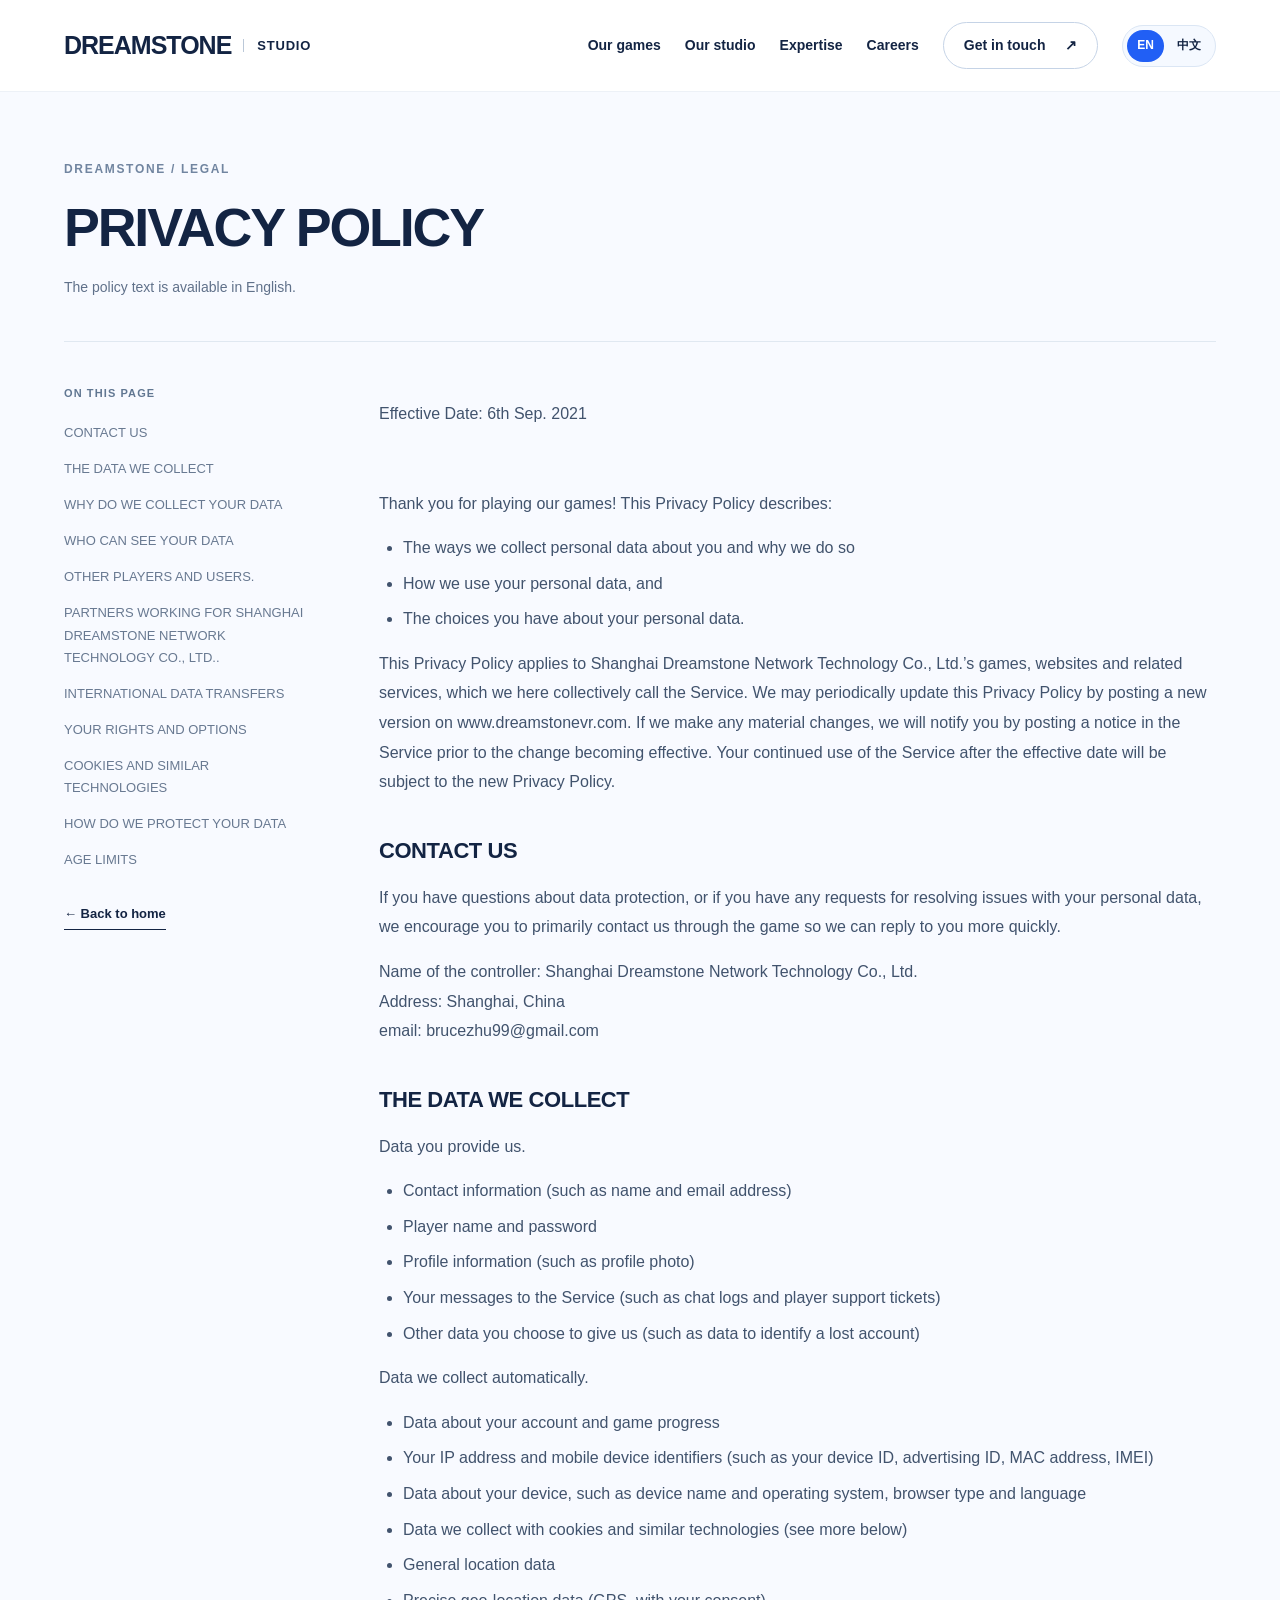
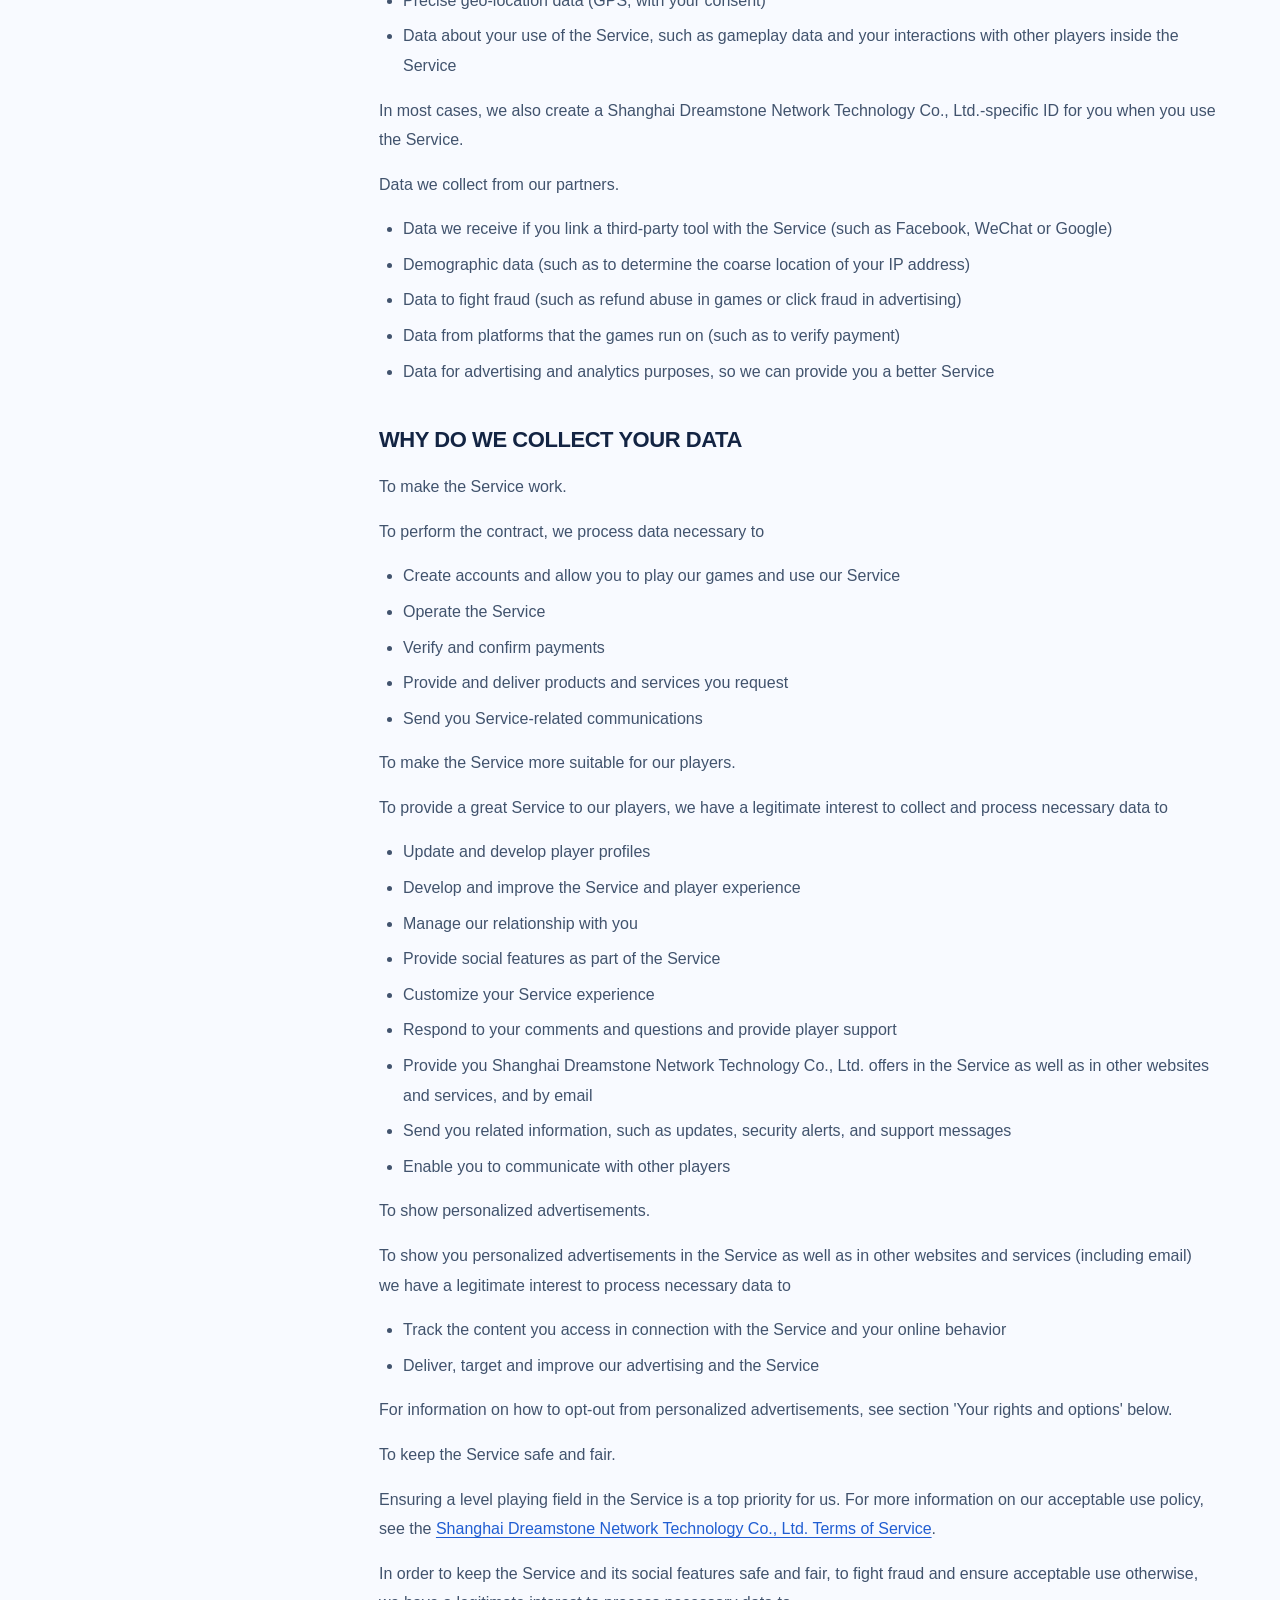
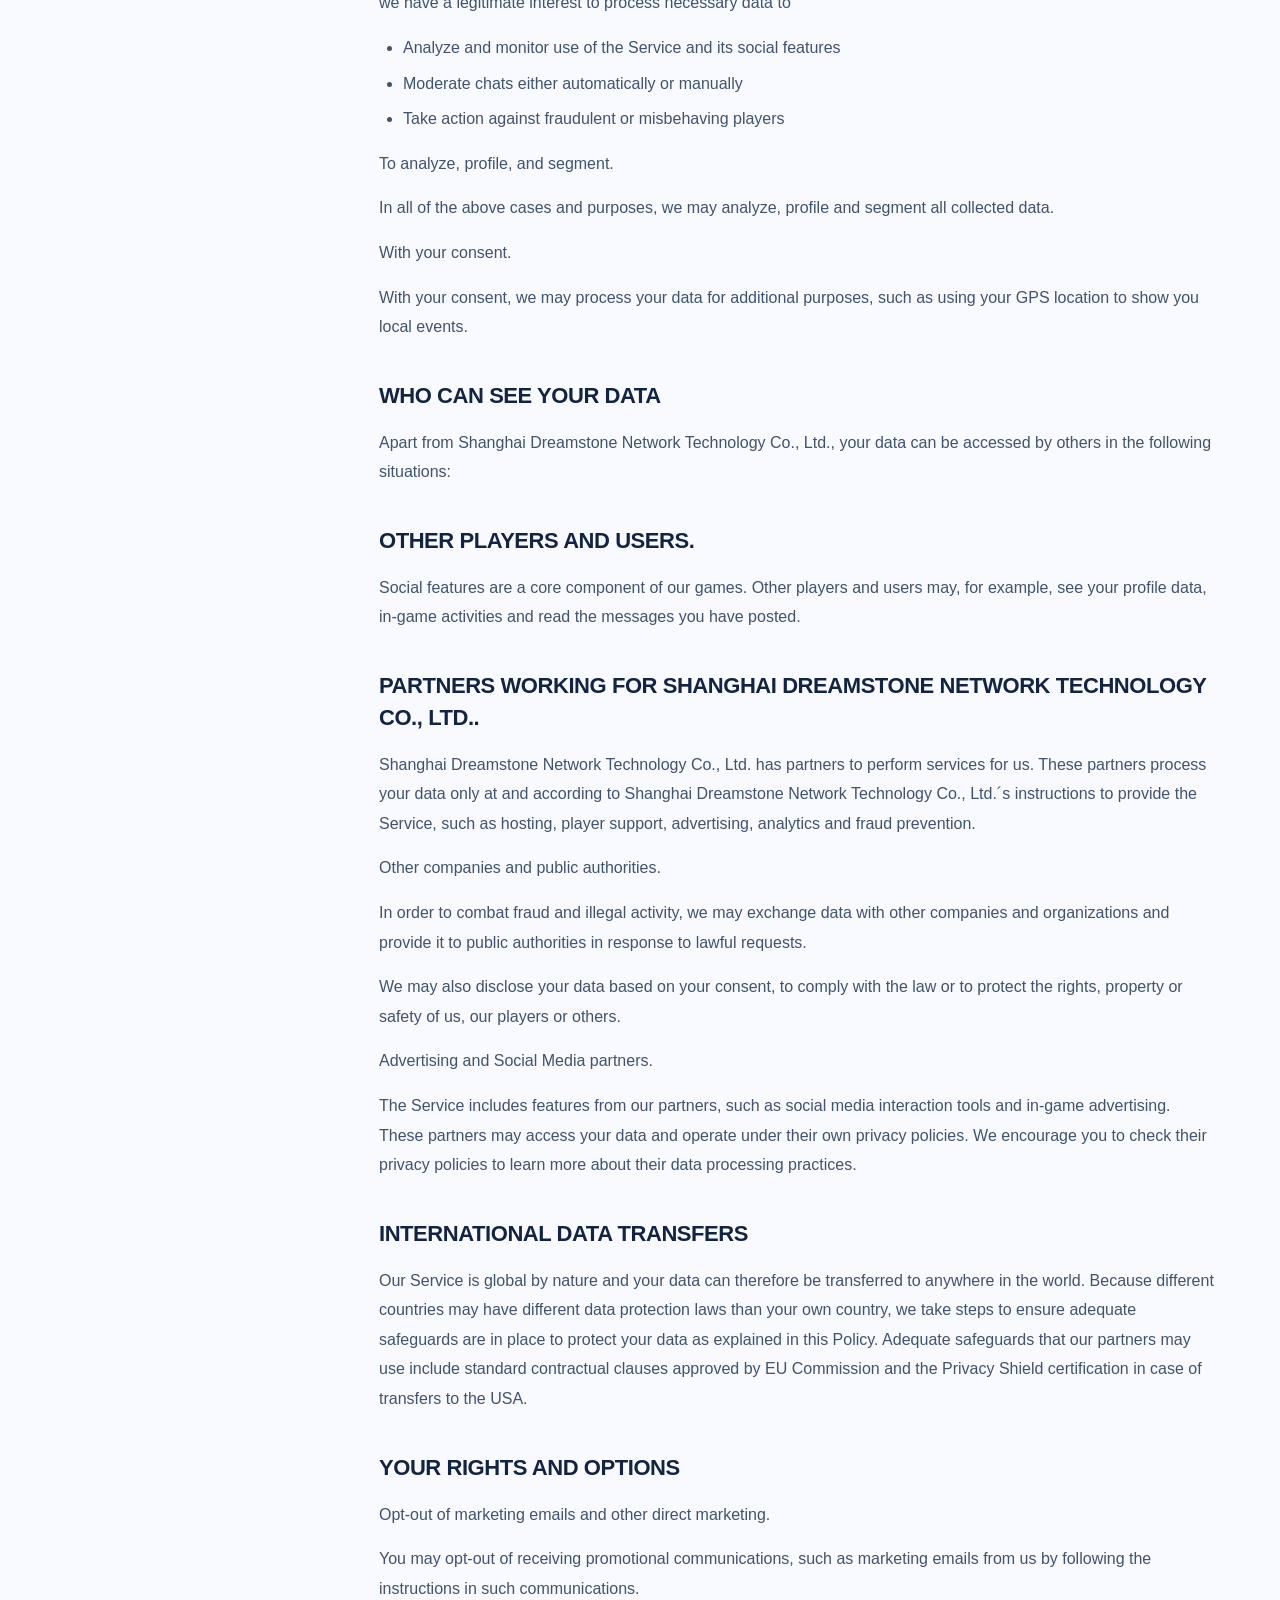
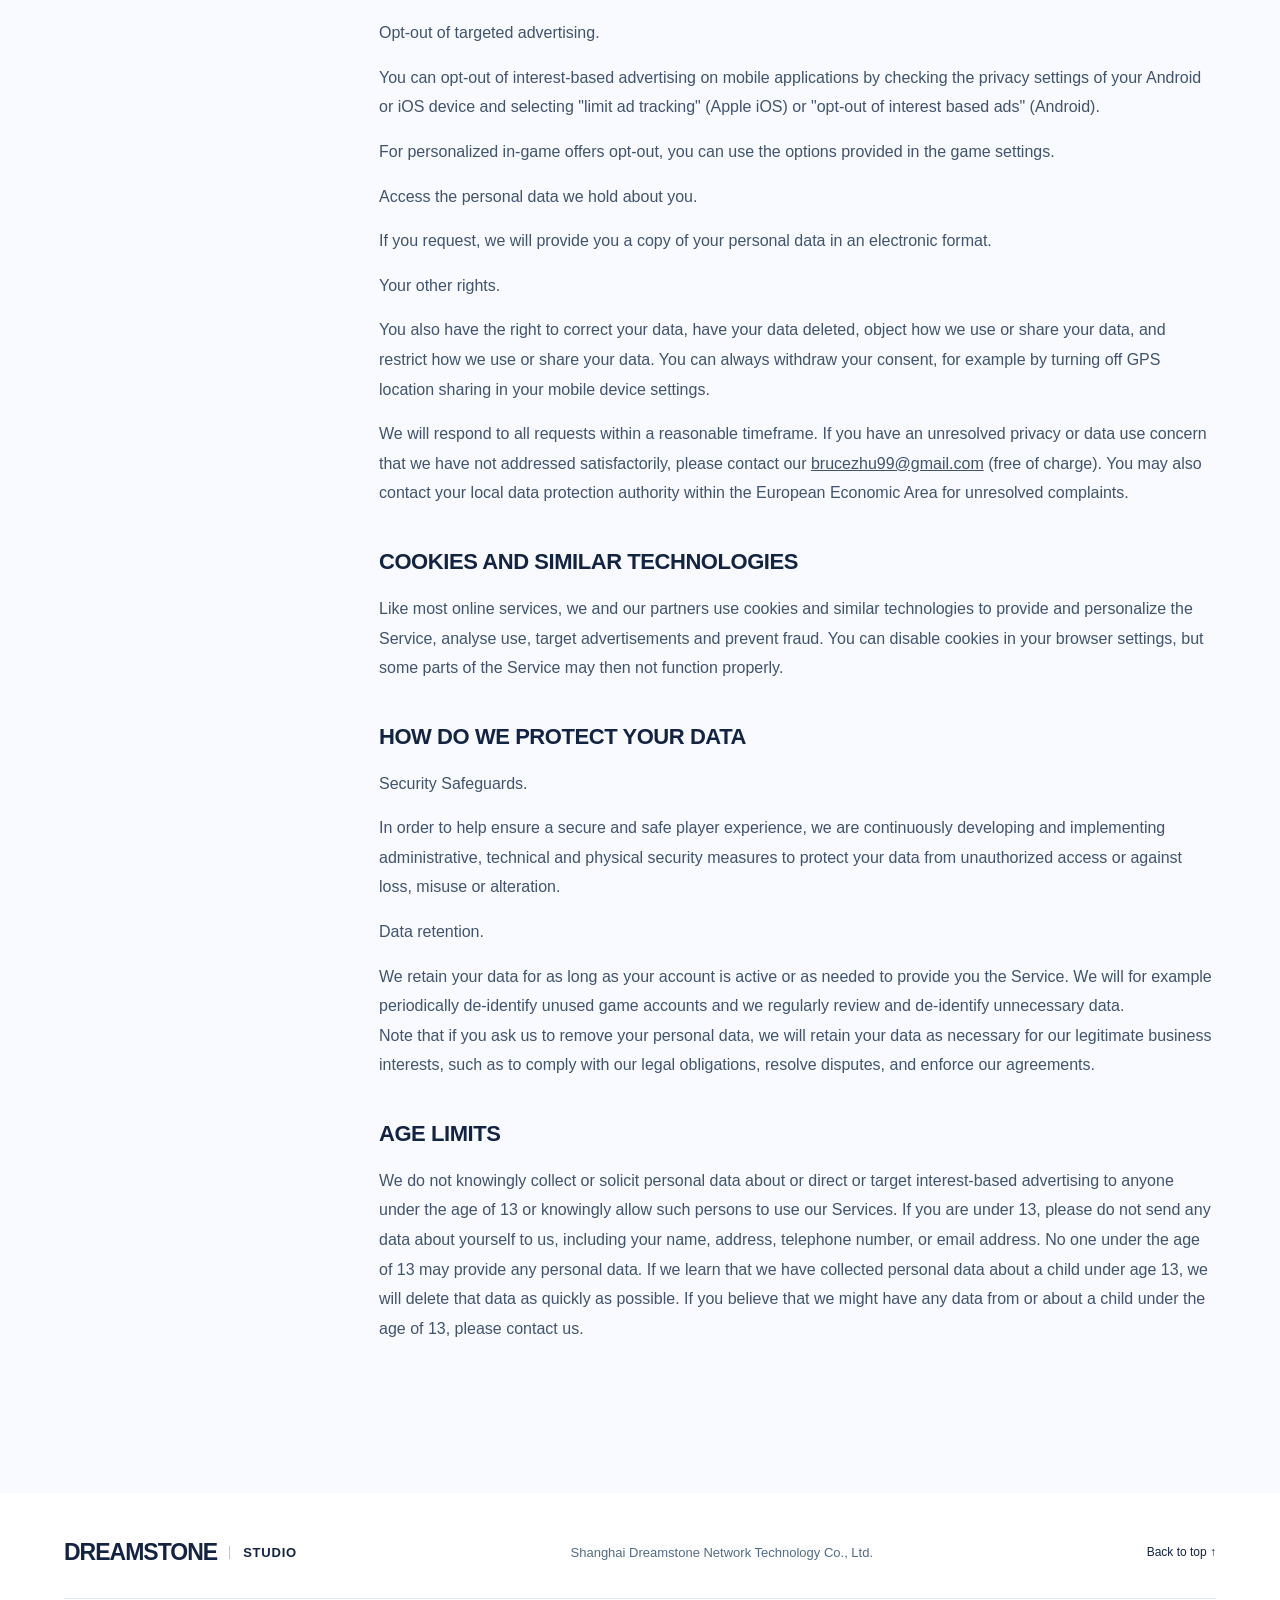
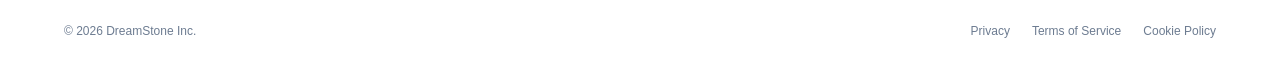
==== commit 0b311488: "Localize privacy navigation and remove ad links" ====
--- a/privacy/index.html
+++ b/privacy/index.html
@@ -1 +1,2 @@
-<!doctype html><html lang="en"><head><meta charset="utf-8"><meta name="viewport" content="width=device-width, initial-scale=1"><meta name="theme-color" content="#eefdff"><meta name="description" content="PRIVACY POLICY for Shanghai Dreamstone Network Technology Co., Ltd."><title>PRIVACY POLICY | DreamStone</title><link rel="canonical" href="https://www.dreamstonevr.com/privacy"><link rel="stylesheet" href="../style.css"><script defer src="../script.js"></script></head><body><a class="skip-link" href="#main">跳至正文</a><header class="site-header"><a class="brand" href="../" aria-label="DreamStone 聚梦石 首页">DREAMSTONE<span>聚梦石</span></a><button class="menu-toggle" aria-expanded="false" aria-controls="navigation">菜单 <span aria-hidden="true">＋</span></button><nav id="navigation" aria-label="主导航"><a href="../#games">我们的游戏</a><a href="../#studio">关于我们</a><a href="../#expertise">研发实力</a><a href="../#careers">加入我们</a><a class="nav-contact" href="../#contact">联系合作 <span aria-hidden="true">↗</span></a></nav></header><main id="main" class="legal-page"><div class="legal-heading"><p class="eyebrow">DREAMSTONE / LEGAL</p><h1>PRIVACY POLICY</h1></div><div class="legal-layout"><aside class="legal-toc"><p>ON THIS PAGE</p><nav aria-label="Page contents"><a href="#legal-section-1">CONTACT US</a><a href="#legal-section-2">THE DATA WE COLLECT</a><a href="#legal-section-3">WHY DO WE COLLECT YOUR DATA</a><a href="#legal-section-4">WHO CAN SEE YOUR DATA</a><a href="#legal-section-5">OTHER PLAYERS AND USERS.</a><a href="#legal-section-6">PARTNERS WORKING FOR SHANGHAI DREAMSTONE NETWORK TECHNOLOGY CO., LTD..</a><a href="#legal-section-7">INTERNATIONAL DATA TRANSFERS</a><a href="#legal-section-8">YOUR RIGHTS AND OPTIONS</a><a href="#legal-section-9">COOKIES AND SIMILAR TECHNOLOGIES</a><a href="#legal-section-10">HOW DO WE PROTECT YOUR DATA</a><a href="#legal-section-11">AGE LIMITS</a></nav><a class="text-link" href="../">← 返回首页</a></aside><article class="legal-body" data-preserved-policy><div><p>Effective Date: 6th Sep. 2021</p><p> </p><p>Thank you for playing our games! This Privacy Policy describes:</p><ul><li>The ways we collect personal data about you and why we do so</li><li>How we use your personal data, and</li><li>The choices you have about your personal data.</li></ul><p>This Privacy Policy applies to Shanghai Dreamstone Network Technology Co., Ltd.’s games, websites and related services, which we here collectively call the Service. We may periodically update this Privacy Policy by posting a new version on www.dreamstonevr.com. If we make any material changes, we will notify you by posting a notice in the Service prior to the change becoming effective. Your continued use of the Service after the effective date will be subject to the new Privacy Policy.</p><h2 id="legal-section-1">CONTACT US</h2><p>If you have questions about data protection, or if you have any requests for resolving issues with your personal data, we encourage you to primarily contact us through the game so we can reply to you more quickly.</p><p>Name of the controller: Shanghai Dreamstone Network Technology Co., Ltd.<br/>Address: Shanghai, China<br/>email: brucezhu99@gmail.com</p><h2 id="legal-section-2">THE DATA WE COLLECT</h2><p>Data you provide us.</p><ul><li>Contact information (such as name and email address)</li><li>Player name and password</li><li>Profile information (such as profile photo)</li><li>Your messages to the Service (such as chat logs and player support tickets)</li><li>Other data you choose to give us (such as data to identify a lost account)</li></ul><p>Data we collect automatically.</p><ul><li>Data about your account and game progress</li><li>Your IP address and mobile device identifiers (such as your device ID, advertising ID, MAC address, IMEI)</li><li>Data about your device, such as device name and operating system, browser type and language</li><li>Data we collect with cookies and similar technologies (see more below)</li><li>General location data</li><li>Precise geo-location data (GPS, with your consent)</li><li>Data about your use of the Service, such as gameplay data and your interactions with other players inside the Service</li></ul><p>In most cases, we also create a Shanghai Dreamstone Network Technology Co., Ltd.-specific ID for you when you use the Service.</p><p>Data we collect from our partners.</p><ul><li>Data we receive if you link a third-party tool with the Service (such as Facebook, WeChat or Google)</li><li>Demographic data (such as to determine the coarse location of your IP address)</li><li>Data to fight fraud (such as refund abuse in games or click fraud in advertising)</li><li>Data from platforms that the games run on (such as to verify payment)</li><li>Data for advertising and analytics purposes, so we can provide you a better Service</li></ul><h2 id="legal-section-3">WHY DO WE COLLECT YOUR DATA</h2><p>To make the Service work.</p><p>To perform the contract, we process data necessary to</p><ul><li>Create accounts and allow you to play our games and use our Service</li><li>Operate the Service</li><li>Verify and confirm payments</li><li>Provide and deliver products and services you request</li><li>Send you Service-related communications</li></ul><p>To make the Service more suitable for our players.</p><p>To provide a great Service to our players, we have a legitimate interest to collect and process necessary data to</p><ul><li>Update and develop player profiles</li><li>Develop and improve the Service and player experience</li><li>Manage our relationship with you</li><li>Provide social features as part of the Service</li><li>Customize your Service experience</li><li>Respond to your comments and questions and provide player support</li><li>Provide you Shanghai Dreamstone Network Technology Co., Ltd. offers in the Service as well as in other websites and services, and by email</li><li>Send you related information, such as updates, security alerts, and support messages</li><li>Enable you to communicate with other players</li></ul><p>To show personalized advertisements.</p><p>To show you personalized advertisements in the Service as well as in other websites and services (including email) we have a legitimate interest to process necessary data to</p><ul><li>Track the content you access in connection with the Service and your online behavior</li><li>Deliver, target and improve our advertising and the Service</li></ul><p>For information on how to opt-out from personalized advertisements, see section 'Your rights and options' below.</p><p>To keep the Service safe and fair.</p><p>Ensuring a level playing field in the Service is a top priority for us. For more information on our acceptable use policy, see the <a href="../terms-of-service">Shanghai Dreamstone Network Technology Co., Ltd. Terms of Service</a>.</p><p>In order to keep the Service and its social features safe and fair, to fight fraud and ensure acceptable use otherwise, we have a legitimate interest to process necessary data to</p><ul><li>Analyze and monitor use of the Service and its social features</li><li>Moderate chats either automatically or manually</li><li>Take action against fraudulent or misbehaving players</li></ul><p>To analyze, profile, and segment.</p><p>In all of the above cases and purposes, we may analyze, profile and segment all collected data.</p><p>With your consent.</p><p>With your consent, we may process your data for additional purposes, such as using your GPS location to show you local events.</p><h2 id="legal-section-4">WHO CAN SEE YOUR DATA</h2><p>Apart from Shanghai Dreamstone Network Technology Co., Ltd., your data can be accessed by others in the following situations:</p><h2 id="legal-section-5">OTHER PLAYERS AND USERS.</h2><p>Social features are a core component of our games. Other players and users may, for example, see your profile data, in-game activities and read the messages you have posted.</p><h2 id="legal-section-6">PARTNERS WORKING FOR SHANGHAI DREAMSTONE NETWORK TECHNOLOGY CO., LTD..</h2><p>Shanghai Dreamstone Network Technology Co., Ltd. has partners to perform services for us. These partners process your data only at and according to Shanghai Dreamstone Network Technology Co., Ltd.´s instructions to provide the Service, such as hosting, player support, advertising, analytics and fraud prevention.</p><p>Other companies and public authorities.</p><p>In order to combat fraud and illegal activity, we may exchange data with other companies and organizations and provide it to public authorities in response to lawful requests.</p><p>We may also disclose your data based on your consent, to comply with the law or to protect the rights, property or safety of us, our players or others.</p><p>Advertising and Social Media partners.</p><p>The Service includes features from our partners, such as social media interaction tools and in-game advertising. These partners may access your data and operate under their own privacy policies. We encourage you to check their privacy policies to learn more about their data processing practices.</p><h2 id="legal-section-7">INTERNATIONAL DATA TRANSFERS</h2><p>Our Service is global by nature and your data can therefore be transferred to anywhere in the world. Because different countries may have different data protection laws than your own country, we take steps to ensure adequate safeguards are in place to protect your data as explained in this Policy. Adequate safeguards that our partners may use include standard contractual clauses approved by EU Commission and the Privacy Shield certification in case of transfers to the USA.</p><h2 id="legal-section-8">YOUR RIGHTS AND OPTIONS</h2><p>Opt-out of marketing emails and other direct marketing.</p><p>You may opt-out of receiving promotional communications, such as marketing emails from us by following the instructions in such communications.</p><p>Opt-out of targeted advertising.</p><p>You can opt-out of interest-based advertising on mobile applications by checking the privacy settings of your Android or iOS device and selecting "limit ad tracking" (Apple iOS) or "opt-out of interest based ads" (Android).</p><p>For personalized in-game offers opt-out, you can use the options provided in the game settings.</p><p>Access the personal data we hold about you.</p><p>If you request, we will provide you a copy of your personal data in an electronic format.</p><p>Your other rights.</p><p>You also have the right to correct your data, have your data deleted, object how we use or share your data, and restrict how we use or share your data. You can always withdraw your consent, for example by turning off GPS location sharing in your mobile device settings.</p><p>We will respond to all requests within a reasonable timeframe. If you have an unresolved privacy or data use concern that we have not addressed satisfactorily, please contact our <u>brucezhu99@gmail.com</u> (free of charge). You may also contact your local data protection authority within the European Economic Area for unresolved complaints.</p><h2 id="legal-section-9">COOKIES AND SIMILAR TECHNOLOGIES</h2><p>Like most online services, we and our partners use cookies and similar technologies to provide and personalize the Service, analyse use, target advertisements and prevent fraud. You can disable cookies in your browser settings, but some parts of the Service may then not function properly.</p><h2 id="legal-section-10">HOW DO WE PROTECT YOUR DATA</h2><p>Security Safeguards.</p><p>In order to help ensure a secure and safe player experience, we are continuously developing and implementing administrative, technical and physical security measures to protect your data from unauthorized access or against loss, misuse or alteration.</p><p>Data retention.</p><p>We retain your data for as long as your account is active or as needed to provide you the Service. We will for example periodically de-identify unused game accounts and we regularly review and de-identify unnecessary data.<br/>Note that if you ask us to remove your personal data, we will retain your data as necessary for our legitimate business interests, such as to comply with our legal obligations, resolve disputes, and enforce our agreements.</p><h2 id="legal-section-11">AGE LIMITS</h2><p>We do not knowingly collect or solicit personal data about or direct or target interest-based advertising to anyone under the age of 13 or knowingly allow such persons to use our Services. If you are under 13, please do not send any data about yourself to us, including your name, address, telephone number, or email address. No one under the age of 13 may provide any personal data. If we learn that we have collected personal data about a child under age 13, we will delete that data as quickly as possible. If you believe that we might have any data from or about a child under the age of 13, please contact us.</p><p> </p></div></article></div></main><footer class="site-footer"><div class="footer-top"><a class="brand" href="../">DREAMSTONE<span>聚梦石</span></a><p>上海聚梦石网络科技有限公司<br><span>Shanghai Dreamstone Network Technology Co., Ltd.</span></p><a href="../#main">回到顶部 ↑</a></div><div class="footer-bottom"><span>© 2026 DreamStone Inc.</span><nav aria-label="法律与广告声明"><a href="../privacy">Privacy</a><a href="../terms-of-service">Terms of Service</a><a href="../pages/cookie-policy">Cookie Policy</a><a href="../ads.txt">Ads.txt</a><a href="../app-ads.txt">App-ads.txt</a></nav></div></footer></body></html>
+<!DOCTYPE html>
+<html lang="en"><head><meta charset="utf-8"/><meta content="width=device-width, initial-scale=1" name="viewport"/><meta content="#eefdff" name="theme-color"/><meta content="PRIVACY POLICY for Shanghai Dreamstone Network Technology Co., Ltd." data-i18n-content="t2ebe66169ca1" name="description"/><title data-i18n="t1fb2fc04ef80">PRIVACY POLICY | DreamStone</title><link href="https://www.dreamstonevr.com/privacy" rel="canonical"/><link href="../style.css?v=20260913-language" rel="stylesheet"/><script defer="" src="../i18n.js?v=20260913-language"></script><script defer="" src="../script.js?v=20260913-language"></script></head><body><a class="skip-link" data-i18n="te0b0408bd24c" href="#main">Skip to content</a><header class="site-header"><a aria-label="DreamStone home" class="brand" data-i18n-aria-label="tece78b791461" href="../">DREAMSTONE<span data-i18n="tf0936080a97e">STUDIO</span></a><div aria-label="Language" class="language-switch" data-i18n-aria-label="t53ceee169d6a" role="group"><button aria-pressed="true" data-language="en" lang="en" type="button">EN</button><button aria-pressed="false" data-language="zh" lang="zh-CN" type="button">中文</button></div><button aria-controls="navigation" aria-expanded="false" class="menu-toggle"><i18n-text data-i18n="tb74d9f3fd3f5">Menu </i18n-text><span aria-hidden="true">＋</span></button><nav aria-label="Main navigation" data-i18n-aria-label="t024437ed8e61" id="navigation"><a data-i18n="t31497a45d38c" href="../#games">Our games</a><a data-i18n="t98d32da0ce23" href="../#studio">Our studio</a><a data-i18n="t81d3fcf7d5c3" href="../#expertise">Expertise</a><a data-i18n="tc9bc850b3c6e" href="../#careers">Careers</a><a class="nav-contact" href="../#contact"><i18n-text data-i18n="tb58d6f16192d">Get in touch </i18n-text><span aria-hidden="true">↗</span></a></nav></header><main class="legal-page" id="main"><div class="legal-heading"><p class="eyebrow" data-i18n="t1362179b273e">DREAMSTONE / LEGAL</p><h1 data-i18n="tf5b367b6e39f">PRIVACY POLICY</h1><p class="policy-language-note" data-i18n="tc4038d362523">The policy text is available in English.</p></div><div class="legal-layout"><aside class="legal-toc"><p data-i18n="td51c882bf79f">ON THIS PAGE</p><nav aria-label="Page contents" data-i18n-aria-label="t223f0361b195"><a href="#legal-section-1">CONTACT US</a><a href="#legal-section-2">THE DATA WE COLLECT</a><a href="#legal-section-3">WHY DO WE COLLECT YOUR DATA</a><a href="#legal-section-4">WHO CAN SEE YOUR DATA</a><a href="#legal-section-5">OTHER PLAYERS AND USERS.</a><a href="#legal-section-6">PARTNERS WORKING FOR SHANGHAI DREAMSTONE NETWORK TECHNOLOGY CO., LTD..</a><a href="#legal-section-7">INTERNATIONAL DATA TRANSFERS</a><a href="#legal-section-8">YOUR RIGHTS AND OPTIONS</a><a href="#legal-section-9">COOKIES AND SIMILAR TECHNOLOGIES</a><a href="#legal-section-10">HOW DO WE PROTECT YOUR DATA</a><a href="#legal-section-11">AGE LIMITS</a></nav><a class="text-link" data-i18n="tc79cf533c98c" href="../">← Back to home</a></aside><article class="legal-body" data-preserved-policy="" lang="en"><div><p>Effective Date: 6th Sep. 2021</p><p> </p><p>Thank you for playing our games! This Privacy Policy describes:</p><ul><li>The ways we collect personal data about you and why we do so</li><li>How we use your personal data, and</li><li>The choices you have about your personal data.</li></ul><p>This Privacy Policy applies to Shanghai Dreamstone Network Technology Co., Ltd.’s games, websites and related services, which we here collectively call the Service. We may periodically update this Privacy Policy by posting a new version on www.dreamstonevr.com. If we make any material changes, we will notify you by posting a notice in the Service prior to the change becoming effective. Your continued use of the Service after the effective date will be subject to the new Privacy Policy.</p><h2 id="legal-section-1">CONTACT US</h2><p>If you have questions about data protection, or if you have any requests for resolving issues with your personal data, we encourage you to primarily contact us through the game so we can reply to you more quickly.</p><p>Name of the controller: Shanghai Dreamstone Network Technology Co., Ltd.<br/>Address: Shanghai, China<br/>email: brucezhu99@gmail.com</p><h2 id="legal-section-2">THE DATA WE COLLECT</h2><p>Data you provide us.</p><ul><li>Contact information (such as name and email address)</li><li>Player name and password</li><li>Profile information (such as profile photo)</li><li>Your messages to the Service (such as chat logs and player support tickets)</li><li>Other data you choose to give us (such as data to identify a lost account)</li></ul><p>Data we collect automatically.</p><ul><li>Data about your account and game progress</li><li>Your IP address and mobile device identifiers (such as your device ID, advertising ID, MAC address, IMEI)</li><li>Data about your device, such as device name and operating system, browser type and language</li><li>Data we collect with cookies and similar technologies (see more below)</li><li>General location data</li><li>Precise geo-location data (GPS, with your consent)</li><li>Data about your use of the Service, such as gameplay data and your interactions with other players inside the Service</li></ul><p>In most cases, we also create a Shanghai Dreamstone Network Technology Co., Ltd.-specific ID for you when you use the Service.</p><p>Data we collect from our partners.</p><ul><li>Data we receive if you link a third-party tool with the Service (such as Facebook, WeChat or Google)</li><li>Demographic data (such as to determine the coarse location of your IP address)</li><li>Data to fight fraud (such as refund abuse in games or click fraud in advertising)</li><li>Data from platforms that the games run on (such as to verify payment)</li><li>Data for advertising and analytics purposes, so we can provide you a better Service</li></ul><h2 id="legal-section-3">WHY DO WE COLLECT YOUR DATA</h2><p>To make the Service work.</p><p>To perform the contract, we process data necessary to</p><ul><li>Create accounts and allow you to play our games and use our Service</li><li>Operate the Service</li><li>Verify and confirm payments</li><li>Provide and deliver products and services you request</li><li>Send you Service-related communications</li></ul><p>To make the Service more suitable for our players.</p><p>To provide a great Service to our players, we have a legitimate interest to collect and process necessary data to</p><ul><li>Update and develop player profiles</li><li>Develop and improve the Service and player experience</li><li>Manage our relationship with you</li><li>Provide social features as part of the Service</li><li>Customize your Service experience</li><li>Respond to your comments and questions and provide player support</li><li>Provide you Shanghai Dreamstone Network Technology Co., Ltd. offers in the Service as well as in other websites and services, and by email</li><li>Send you related information, such as updates, security alerts, and support messages</li><li>Enable you to communicate with other players</li></ul><p>To show personalized advertisements.</p><p>To show you personalized advertisements in the Service as well as in other websites and services (including email) we have a legitimate interest to process necessary data to</p><ul><li>Track the content you access in connection with the Service and your online behavior</li><li>Deliver, target and improve our advertising and the Service</li></ul><p>For information on how to opt-out from personalized advertisements, see section 'Your rights and options' below.</p><p>To keep the Service safe and fair.</p><p>Ensuring a level playing field in the Service is a top priority for us. For more information on our acceptable use policy, see the <a href="../terms-of-service">Shanghai Dreamstone Network Technology Co., Ltd. Terms of Service</a>.</p><p>In order to keep the Service and its social features safe and fair, to fight fraud and ensure acceptable use otherwise, we have a legitimate interest to process necessary data to</p><ul><li>Analyze and monitor use of the Service and its social features</li><li>Moderate chats either automatically or manually</li><li>Take action against fraudulent or misbehaving players</li></ul><p>To analyze, profile, and segment.</p><p>In all of the above cases and purposes, we may analyze, profile and segment all collected data.</p><p>With your consent.</p><p>With your consent, we may process your data for additional purposes, such as using your GPS location to show you local events.</p><h2 id="legal-section-4">WHO CAN SEE YOUR DATA</h2><p>Apart from Shanghai Dreamstone Network Technology Co., Ltd., your data can be accessed by others in the following situations:</p><h2 id="legal-section-5">OTHER PLAYERS AND USERS.</h2><p>Social features are a core component of our games. Other players and users may, for example, see your profile data, in-game activities and read the messages you have posted.</p><h2 id="legal-section-6">PARTNERS WORKING FOR SHANGHAI DREAMSTONE NETWORK TECHNOLOGY CO., LTD..</h2><p>Shanghai Dreamstone Network Technology Co., Ltd. has partners to perform services for us. These partners process your data only at and according to Shanghai Dreamstone Network Technology Co., Ltd.´s instructions to provide the Service, such as hosting, player support, advertising, analytics and fraud prevention.</p><p>Other companies and public authorities.</p><p>In order to combat fraud and illegal activity, we may exchange data with other companies and organizations and provide it to public authorities in response to lawful requests.</p><p>We may also disclose your data based on your consent, to comply with the law or to protect the rights, property or safety of us, our players or others.</p><p>Advertising and Social Media partners.</p><p>The Service includes features from our partners, such as social media interaction tools and in-game advertising. These partners may access your data and operate under their own privacy policies. We encourage you to check their privacy policies to learn more about their data processing practices.</p><h2 id="legal-section-7">INTERNATIONAL DATA TRANSFERS</h2><p>Our Service is global by nature and your data can therefore be transferred to anywhere in the world. Because different countries may have different data protection laws than your own country, we take steps to ensure adequate safeguards are in place to protect your data as explained in this Policy. Adequate safeguards that our partners may use include standard contractual clauses approved by EU Commission and the Privacy Shield certification in case of transfers to the USA.</p><h2 id="legal-section-8">YOUR RIGHTS AND OPTIONS</h2><p>Opt-out of marketing emails and other direct marketing.</p><p>You may opt-out of receiving promotional communications, such as marketing emails from us by following the instructions in such communications.</p><p>Opt-out of targeted advertising.</p><p>You can opt-out of interest-based advertising on mobile applications by checking the privacy settings of your Android or iOS device and selecting "limit ad tracking" (Apple iOS) or "opt-out of interest based ads" (Android).</p><p>For personalized in-game offers opt-out, you can use the options provided in the game settings.</p><p>Access the personal data we hold about you.</p><p>If you request, we will provide you a copy of your personal data in an electronic format.</p><p>Your other rights.</p><p>You also have the right to correct your data, have your data deleted, object how we use or share your data, and restrict how we use or share your data. You can always withdraw your consent, for example by turning off GPS location sharing in your mobile device settings.</p><p>We will respond to all requests within a reasonable timeframe. If you have an unresolved privacy or data use concern that we have not addressed satisfactorily, please contact our <u>brucezhu99@gmail.com</u> (free of charge). You may also contact your local data protection authority within the European Economic Area for unresolved complaints.</p><h2 id="legal-section-9">COOKIES AND SIMILAR TECHNOLOGIES</h2><p>Like most online services, we and our partners use cookies and similar technologies to provide and personalize the Service, analyse use, target advertisements and prevent fraud. You can disable cookies in your browser settings, but some parts of the Service may then not function properly.</p><h2 id="legal-section-10">HOW DO WE PROTECT YOUR DATA</h2><p>Security Safeguards.</p><p>In order to help ensure a secure and safe player experience, we are continuously developing and implementing administrative, technical and physical security measures to protect your data from unauthorized access or against loss, misuse or alteration.</p><p>Data retention.</p><p>We retain your data for as long as your account is active or as needed to provide you the Service. We will for example periodically de-identify unused game accounts and we regularly review and de-identify unnecessary data.<br/>Note that if you ask us to remove your personal data, we will retain your data as necessary for our legitimate business interests, such as to comply with our legal obligations, resolve disputes, and enforce our agreements.</p><h2 id="legal-section-11">AGE LIMITS</h2><p>We do not knowingly collect or solicit personal data about or direct or target interest-based advertising to anyone under the age of 13 or knowingly allow such persons to use our Services. If you are under 13, please do not send any data about yourself to us, including your name, address, telephone number, or email address. No one under the age of 13 may provide any personal data. If we learn that we have collected personal data about a child under age 13, we will delete that data as quickly as possible. If you believe that we might have any data from or about a child under the age of 13, please contact us.</p><p> </p></div></article></div></main><footer class="site-footer"><div class="footer-top"><a class="brand" href="../">DREAMSTONE<span data-i18n="tf0936080a97e">STUDIO</span></a><p data-i18n="t3ff402e1f921">Shanghai Dreamstone Network Technology Co., Ltd.</p><a data-i18n="t82dca157ecb2" href="../#main">Back to top ↑</a></div><div class="footer-bottom"><span>© 2026 DreamStone Inc.</span><nav aria-label="Legal" data-i18n-aria-label="t81a8e5988cd9"><a data-i18n="t251cd5959a87" href="../privacy">Privacy</a><a data-i18n="tf6f1780221a5" href="../terms-of-service">Terms of Service</a><a data-i18n="tb1b5e2b29a77" href="../pages/cookie-policy">Cookie Policy</a></nav></div></footer></body></html>
--- a/style.css
+++ b/style.css
@@ -20,3 +20,10 @@
 .game-card>p,.expertise-grid p,.other-product p,.work-section .section-heading>p{font-size:14px}
 .eyebrow,.hero-kicker,.feature-tag,.platform-note,.game-kind,.work-meta .eyebrow,.capability-number,.capability-tag,.store-note,.other-product .eyebrow,.partners-section>.eyebrow,.news-section .eyebrow,.hero-bottom,.hero-bottom a,.footer-bottom,.footer-bottom nav,.footer-top>p span{font-size:12px}
 .game-kind{letter-spacing:.04em}.legal-toc nav a{font-size:13px}.job-label{font-size:12px}
+/* Language controls stay visible when the navigation collapses. */
+.site-header{gap:24px}.site-header>.brand{order:1;margin-right:auto}.site-header nav{order:2;gap:24px}.language-switch{order:3;display:flex;flex:none;gap:3px;padding:4px;border:1px solid #dbe6f4;border-radius:30px;background:#f5f9ff}.language-switch button{border:0;border-radius:24px;background:transparent;padding:6px 10px;min-width:35px;min-height:32px;font-size:12px;line-height:1.2;font-weight:700;white-space:nowrap}.language-switch button[aria-pressed="true"]{background:var(--blue);color:white}.language-switch button:hover{box-shadow:0 2px 8px #215ff524}.menu-toggle{order:4;flex:none}.policy-language-note{margin-top:16px;color:var(--muted);font-size:14px}i18n-text{display:inline}
+html[lang="en"] .hero-copy{max-width:510px}html[lang="en"] .game-kind{writing-mode:horizontal-tb;letter-spacing:.025em;line-height:1.5}html[lang="en"] .game-top{flex-direction:column;align-items:flex-start;gap:12px}html[lang="en"] .game-card h3{overflow-wrap:anywhere}html[lang="en"] .expertise-grid h3{line-height:1.25}html[lang="en"] .studio-manifesto>span:before{content:" "}
+@media(max-width:1100px){.site-header{gap:18px}.menu-toggle{display:flex;align-items:center;gap:10px;border:0;background:#edf4ff;padding:8px 12px;border-radius:22px;font-size:12px;font-weight:700}.menu-toggle span{font-size:17px}.site-header nav{position:absolute;top:100%;left:0;right:0;background:white;padding:16px 5% 24px;box-shadow:0 15px 20px #102c5012;display:none;flex-direction:column;align-items:stretch;gap:0;font-size:15px;white-space:normal}.site-header nav.open{display:flex}.site-header nav>a{padding:12px 0}.site-header nav .nav-contact{padding:12px 18px;margin-top:12px}}
+@media(min-width:601px) and (max-width:800px){html[lang="en"] .hero-copy{max-width:360px}}
+@media(max-width:600px){.site-header{gap:10px}html[lang="en"] .hero-copy{max-width:100%}html[lang="en"] .hero-actions{gap:16px}html[lang="en"] .hero-actions .button{gap:16px;padding:12px 16px}html[lang="en"] .hero-actions .text-link{max-width:85px;line-height:1.4}html[lang="en"] .expertise-grid h3{font-size:20px}html[lang="en"] .job-label{max-width:46px;line-height:1.3}.language-switch{padding:3px;gap:2px}.language-switch button{padding:6px 8px}}
+@media(max-width:420px){.site-header{padding:0 5%;gap:8px}.site-header>.brand{font-size:19px;letter-spacing:-.8px}.site-header>.brand span{display:none}.site-header .menu-toggle{gap:5px;padding:8px 9px}.language-switch button{min-width:30px;padding:6px 7px;font-size:11px}html[lang="en"] .hero h1{font-size:clamp(38px,12.5vw,50px)}html[lang="en"] .game-kind{font-size:11px}}
